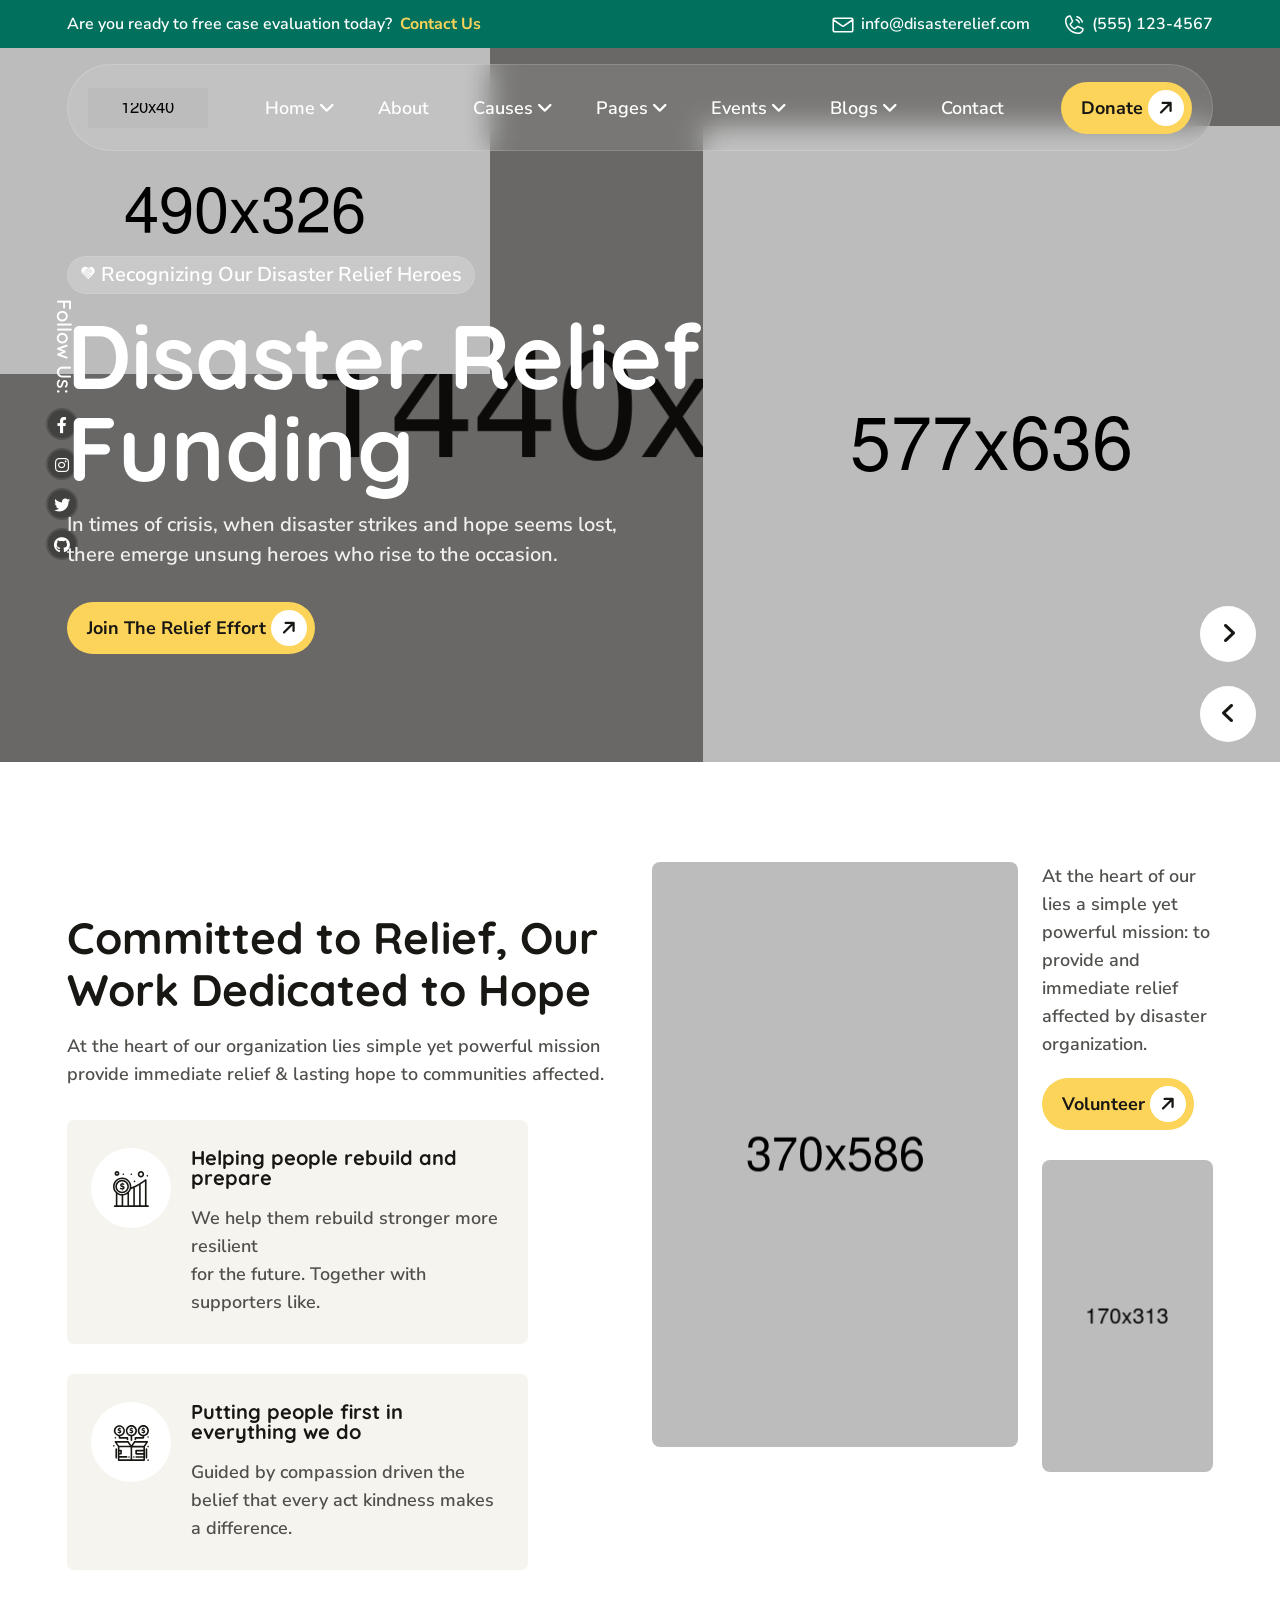
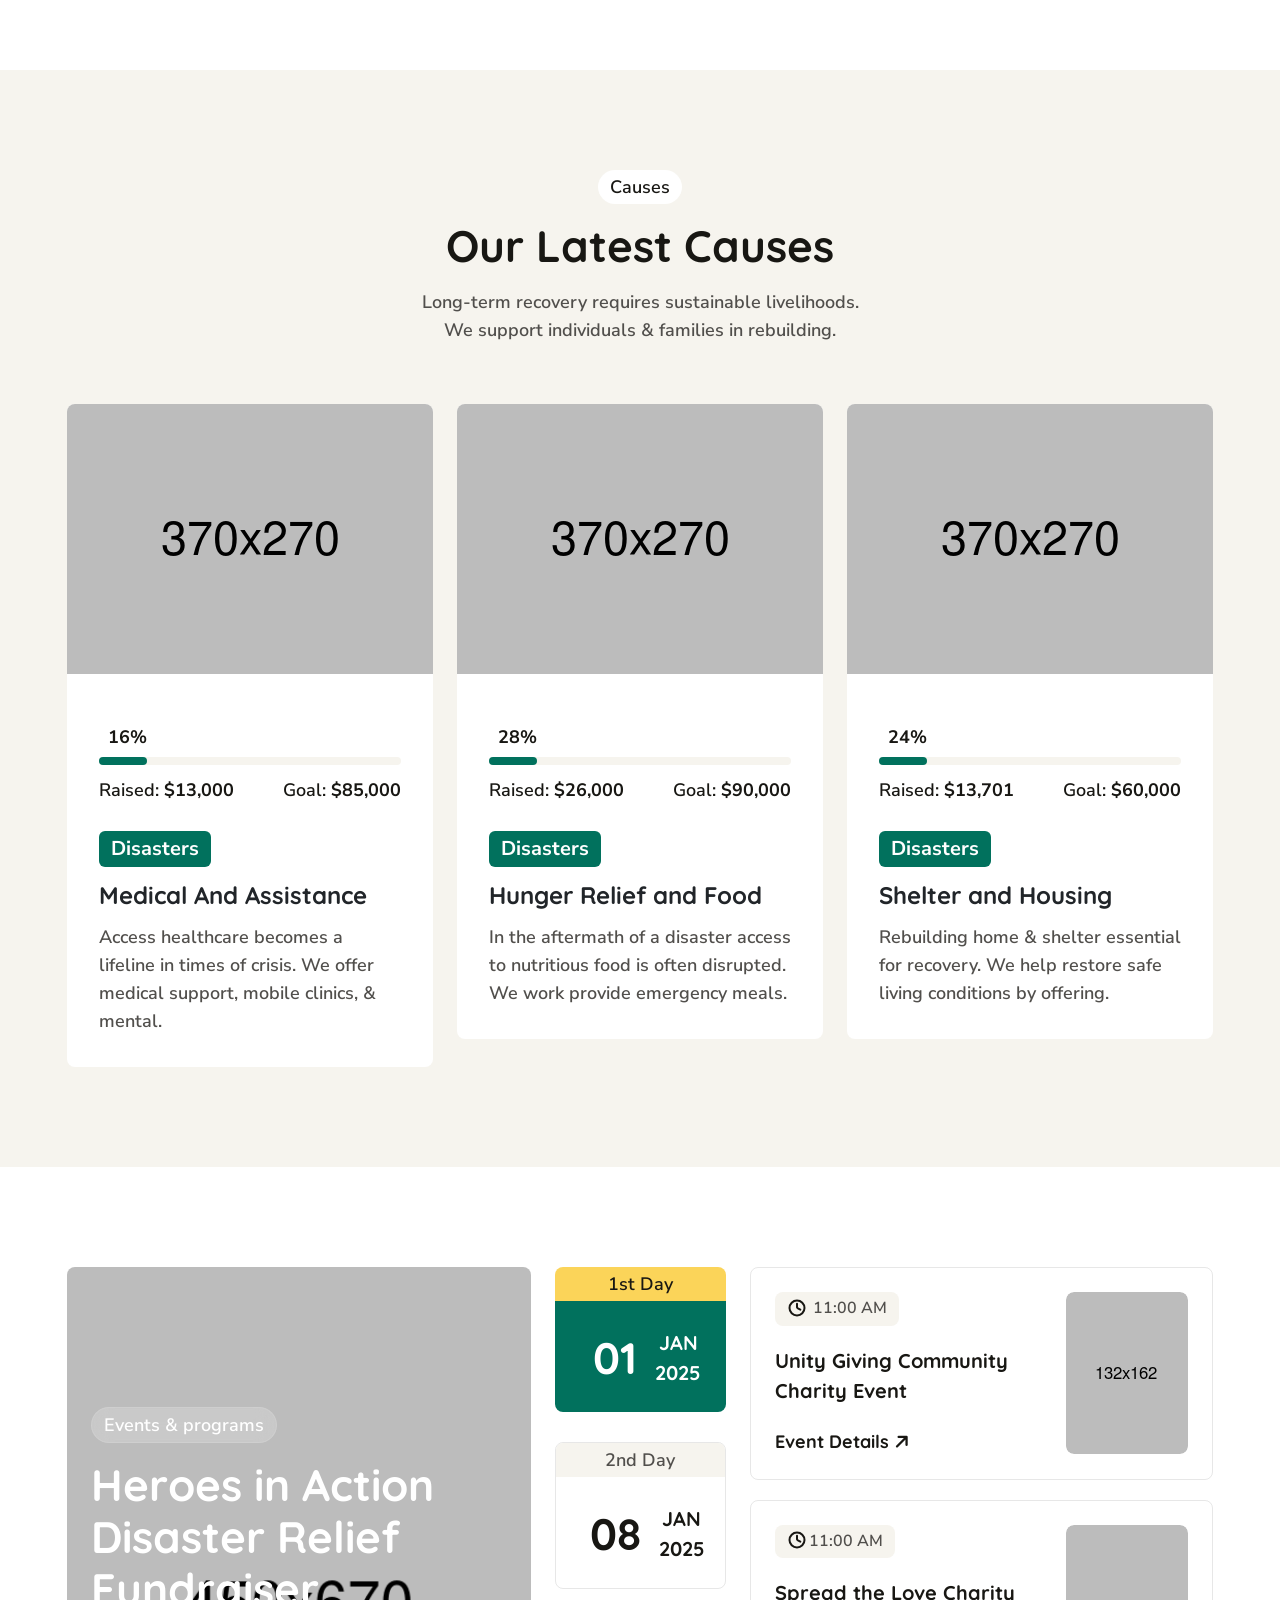
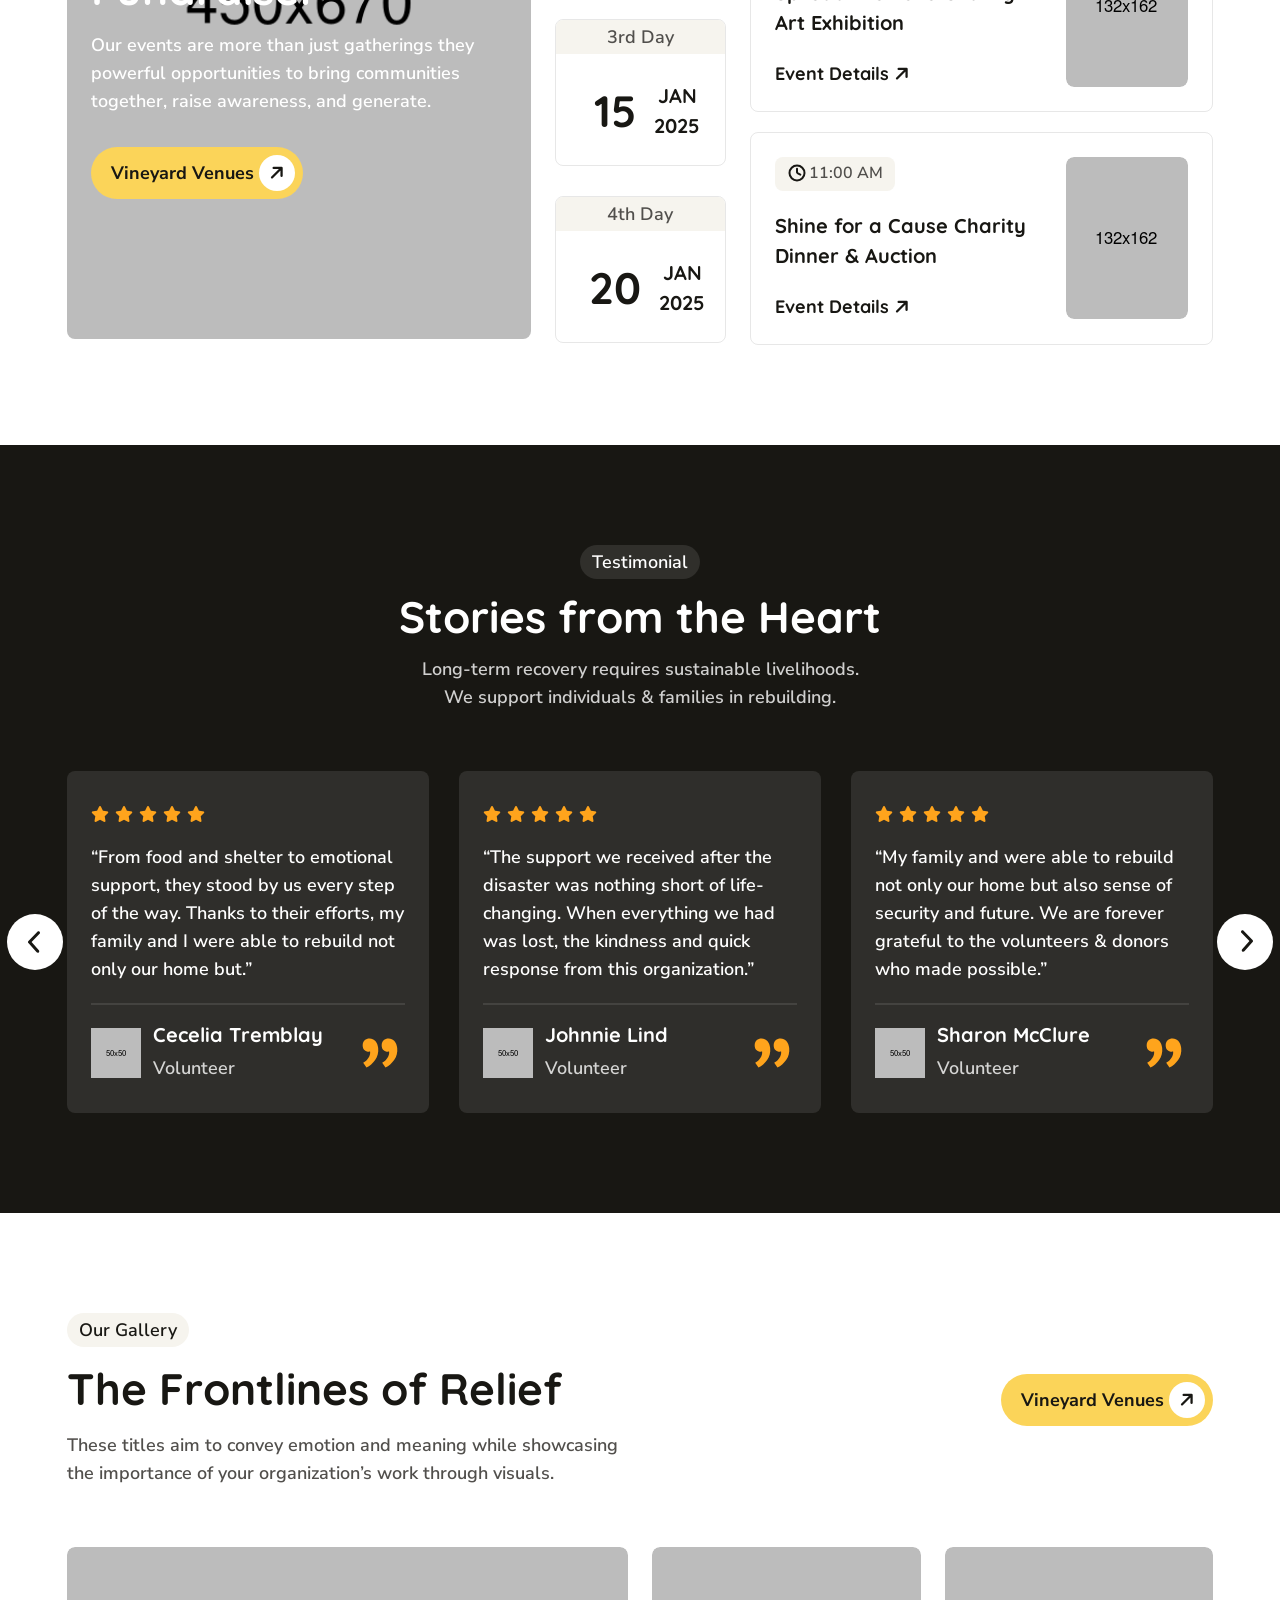
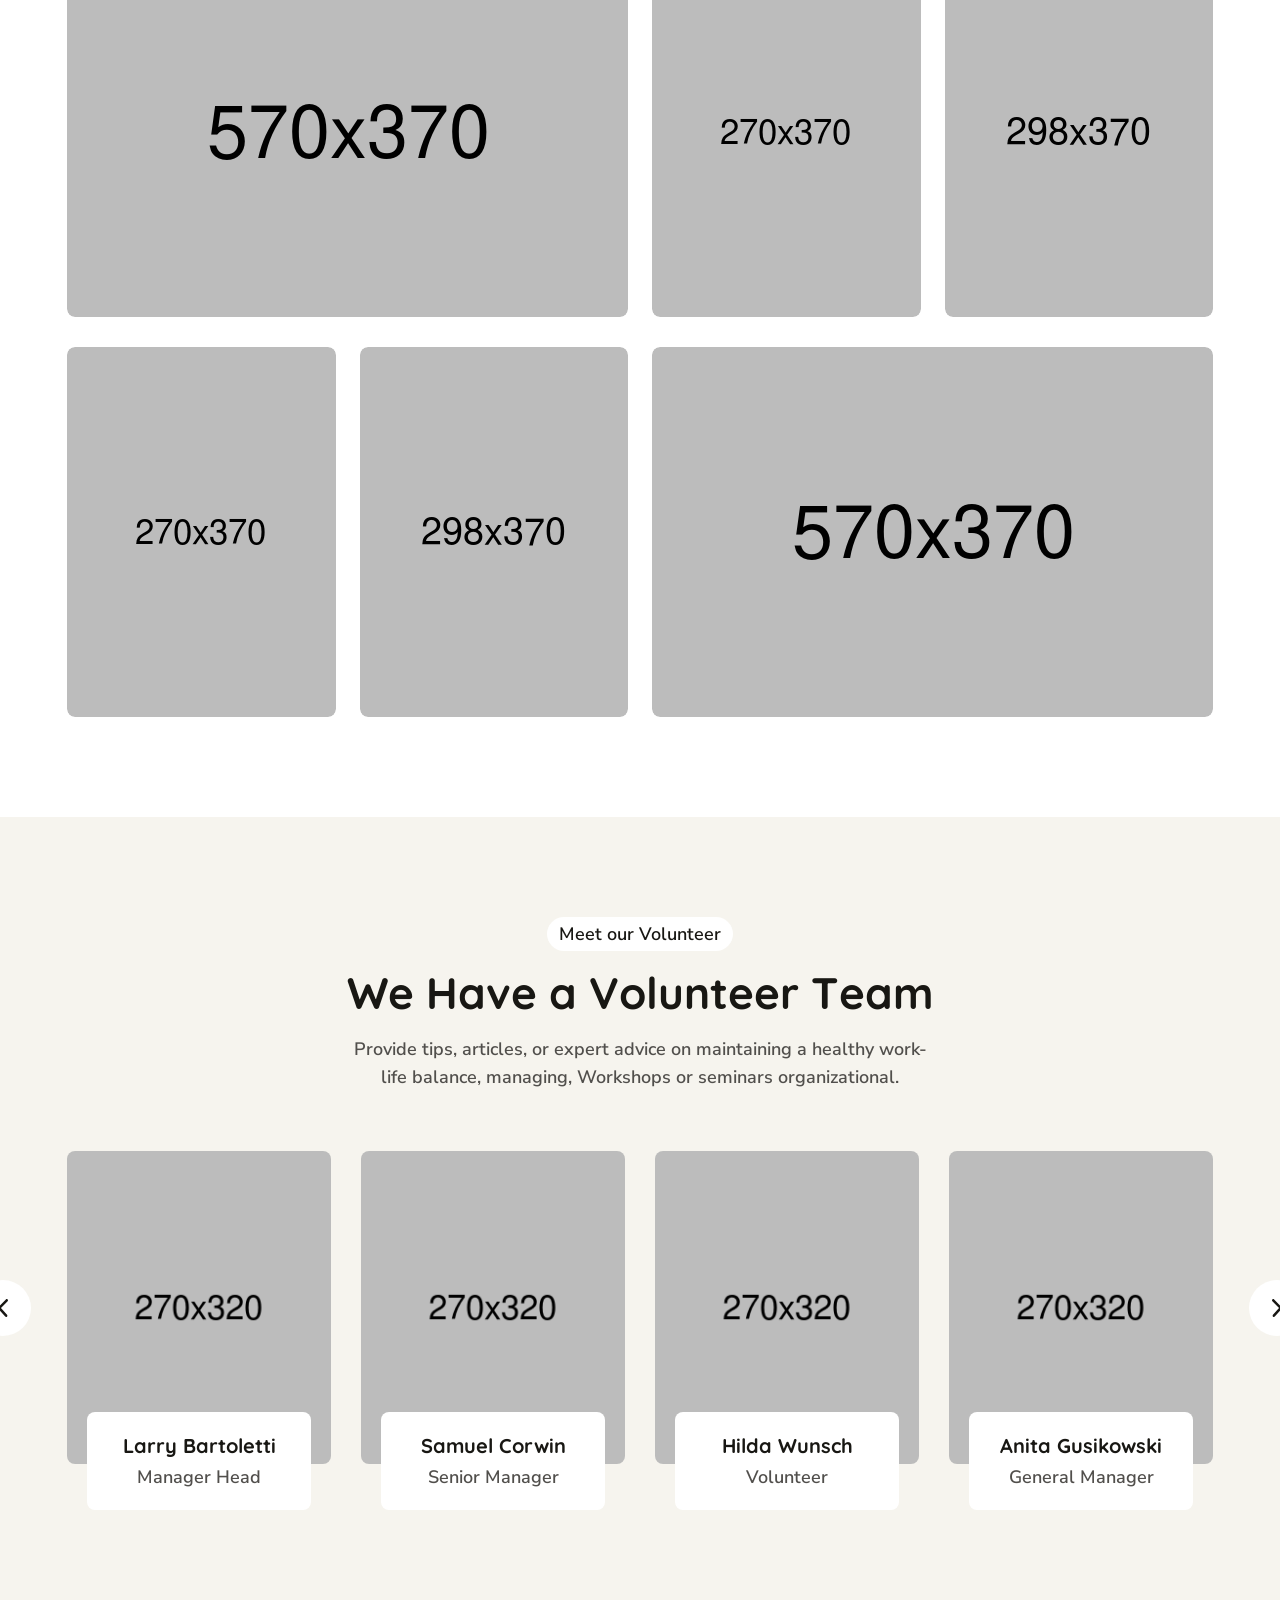
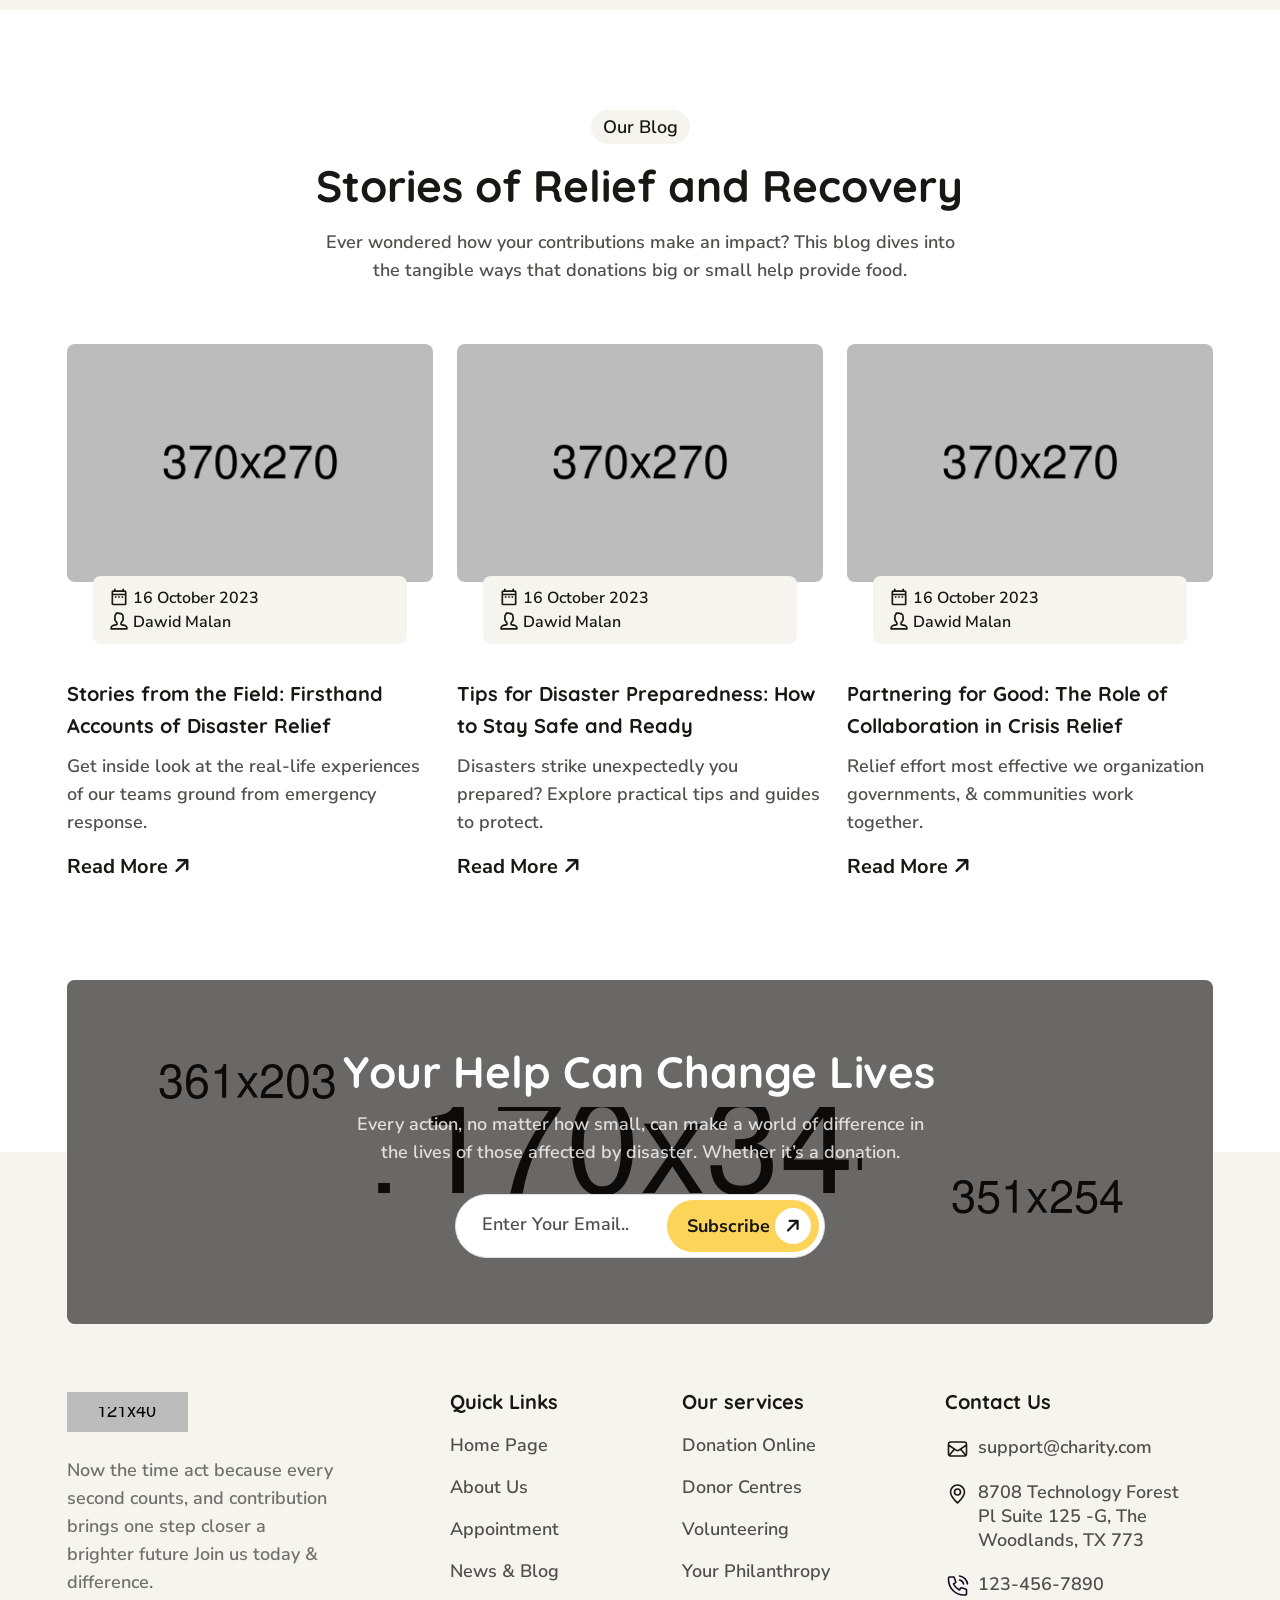
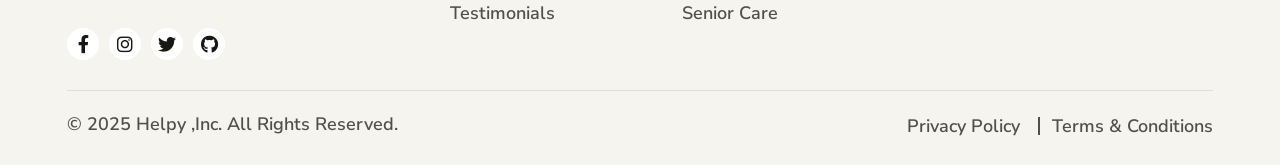
==== index-disaster.html @ ddde0ed1 "initial commit initial commit" ====
<!DOCTYPE html>
<html lang="en">
<head>
     <meta charset="UTF-8">
     <meta name="viewport" content="width=device-width, initial-scale=1.0">
     <title>Helpy-Charity and Fundraising Template</title>

     <!--=====FAB ICON=======-->
    <link rel="shortcut icon" href="assets/img/logo/fav-logo1.png" type="image/x-icon">

    <!--===== CSS LINK =======-->
    <link rel="stylesheet" href="assets/css/plugins/bootstrap.min.css">
    <link rel="stylesheet" href="assets/css/plugins/aos.css">
    <link rel="stylesheet" href="assets/css/plugins/fontawesome.css">
    <link rel="stylesheet" href="assets/css/plugins/magnific-popup.css">
    <link rel="stylesheet" href="assets/css/plugins/mobile.css">
    <link rel="stylesheet" href="assets/css/plugins/owlcarousel.min.css">
    <link rel="stylesheet" href="assets/css/plugins/swiper-bundle.min.css">
    <link rel="stylesheet" href="assets/css/plugins/sidebar.css">
    <link rel="stylesheet" href="assets/css/plugins/slick-slider.css">
    <link rel="stylesheet" href="assets/css/plugins/nice-select.css">
    <link rel="stylesheet" href="assets/css/plugins/lightbox.css">
    <link rel="stylesheet" href="assets/css/main.css">
    
</head>     

<body class="homepage1-body">

<!--===== PRELOADER STARTS =======-->
  <div class="preloader">
    <div class="loading-container">
      <div class="loading"></div>
      <div id="loading-icon"><img src="assets/img/preloader/vl-preloader-1.1.png" alt=""></div>
    </div>
  </div>


 <!-- ===================== HEADER TOP AREA START =====================-->
  <div class="vl-header-top d-none d-lg-block">
    <div class="container">
      <div class="row align-items-center">
        <div class="col-lg-6">
          <div class="vl-header-top-content">
            <p>Are you ready to free case evaluation today? </p>
            <a href="#" class="top-contact">Contact Us</a>
          </div>
        </div>
        <div class="col-lg-6">
          <div class="vl-header-top-icon">
            <div class="vl-header-top-icbox">
              <div class="top-icon">
                <span><img src="assets/img/icons/vl-top-ic-1.1.svg" alt=""></span>
              </div>
              <div class="top-content">
                <a href="mailto:info@disasterelief.com">info@disasterelief.com</a>
              </div>
            </div>
  
            <div class="vl-header-top-icbox">
              <div class="top-icon">
                <span><img src="assets/img/icons/vl-top-ic-1.2.svg" alt=""></span>
              </div>
              <div class="top-content">
                <a href="tel:5551234567">(555) 123-4567</a>
              </div>
            </div>
          </div>
          
        </div>
      </div>
    </div>
  </div>
 <!-- ===================== HEADER TOP AREA END =====================-->

   <!--=====HEADER START=======-->
   <header>
    <div class="header-area homepage1 header header-sticky d-none d-xl-block mt-16" id="header">
      <div class="container">
        <div class="row">
          <div class="col-lg-12">
            <div class="header-elements header-elements-1">
              <div class="site-logo">
                <a href="index-disaster.html"><img src="assets/img/logo/vl-logo-1.1.png" alt=""></a>
              </div>
              <div class="main-menu">
                <ul>
                  <li><a href="#">Home <i class="fa-solid fa-angle-down"></i></a>
                    <div class="tp-submenu">
                      <div class="row">
                        <div class="col-lg-12">
                          <div class="d-flex">
                            <!-- home thumb -->
                            <div class="homemenu-thumb">
                              <div class="img1">
                                <img src="assets/img/demo/vl-demo1.1.png" alt="">
                              </div>
                               <div class="homemenu-btn">
                                  <a class="header-btn1 mb-20" href="index-disaster.html">Multi Page <span><i class="fa-solid fa-arrow-right"></i></span></a>
                                  <a class="header-btn1" href="index-single-disaster.html">One Page <span><i class="fa-solid fa-arrow-right"></i></span></a>
                                </div>
                                <h4 class="title">Disaster Relief</h4>
                            </div>

                            <!-- home thumb -->
                            <div class="homemenu-thumb">
                              <div class="img1">
                                <img src="assets/img/demo/vl-demo-1.2.png" alt="">
                              </div>
                              <div class="homemenu-btn">
                                <a class="header-btn1 mb-20" href="index-animal.html">Multi Page <span><i class="fa-solid fa-arrow-right"></i></span></a>
                                <a class="header-btn1" href="index-single-animal.html">One Page <span><i class="fa-solid fa-arrow-right"></i></span></a>
                              </div>
                              <h4 class="title">Animal and Welfare</h4>
                            </div>

                            <!-- home thumb -->
                            <div class="homemenu-thumb">
                              <div class="img1">
                                <img src="assets/img/demo/vl-demo-1.3.png" alt="">
                              </div>
                              <div class="homemenu-btn">
                                <a class="header-btn1 mb-20" href="index-water.html">Multi Page <span><i class="fa-solid fa-arrow-right"></i></span></a>
                                <a class="header-btn1" href="index-single-water.html">One Page <span><i class="fa-solid fa-arrow-right"></i></span></a>
                              </div>
                              <h4 class="title">Water Aid</h4>
                            </div>


                            <!-- home thumb -->
                            <div class="homemenu-thumb">
                              <div class="img1">
                                <img src="assets/img/demo/vl-demo-1.4.png" alt="">
                              </div>
                              <div class="homemenu-btn">
                                <a class="header-btn1 mb-20" href="index-seniorcitizen.html">Multi Page <span><i class="fa-solid fa-arrow-right"></i></span></a>
                                <a class="header-btn1" href="index-single-seniorcitizen.html">One Page <span><i class="fa-solid fa-arrow-right"></i></span></a>
                              </div>
                              <h4 class="title">Senior Citizen</h4>
                            </div>

                            <!-- home thumb -->
                            <div class="homemenu-thumb">
                              <div class="img1">
                                <img src="assets/img/demo/vl-demo-1.5.png" alt="">
                              </div>
                              <div class="homemenu-btn">
                                <a class="header-btn1 mb-20" href="index-human.html">Multi Page <span><i class="fa-solid fa-arrow-right"></i></span></a>
                                <a class="header-btn1" href="index-single-human.html">One Page <span><i class="fa-solid fa-arrow-right"></i></span></a>
                              </div>
                              <h4 class="title"> Human Rights Advocacy</h4>
                            </div>
                          </div>
                        </div>
                        <div class="col-lg-12">
                          <div class="d-flex">
                            <!-- home thumb -->
                            <div class="homemenu-thumb">
                              <div class="img1">
                                <img src="assets/img/demo/vl-demo-1.6.png" alt="">
                              </div>
                               <div class="homemenu-btn">
                                  <a class="header-btn1 mb-20" href="index-charity.html">Multi Page <span><i class="fa-solid fa-arrow-right"></i></span></a>
                                  <a class="header-btn1" href="index-single-charity.html">One Page <span><i class="fa-solid fa-arrow-right"></i></span></a>
                                </div>
                                <h4 class="title">Charity</h4>
                            </div>

                            <!-- home thumb -->
                            <div class="homemenu-thumb">
                              <div class="img1">
                                <img src="assets/img/demo/vl-demo-1.7.png" alt="">
                              </div>
                              <div class="homemenu-btn">
                                <a class="header-btn1 mb-20" href="index-childrenhealthcare.html">Multi Page <span><i class="fa-solid fa-arrow-right"></i></span></a>
                                <a class="header-btn1" href="index-single-childrenhealthcare.html">One Page <span><i class="fa-solid fa-arrow-right"></i></span></a>
                              </div>
                              <h4 class="title">Children Healthcare</h4>
                            </div>

                            <!-- home thumb -->
                            <div class="homemenu-thumb">
                              <div class="img1">
                                <img src="assets/img/demo/vl-demo-1.8.png" alt="">
                              </div>
                              <div class="homemenu-btn">
                                <a class="header-btn1 mb-20" href="index-ngo.html">Multi Page <span><i class="fa-solid fa-arrow-right"></i></span></a>
                                <a class="header-btn1" href="index-single-ngo.html">One Page <span><i class="fa-solid fa-arrow-right"></i></span></a>
                              </div>
                              <h4 class="title">NGO</h4>
                            </div>


                            <!-- home thumb -->
                            <div class="homemenu-thumb">
                              <div class="img1">
                                <img src="assets/img/demo/vl-demo-1.9.png" alt="">
                              </div>
                              <div class="homemenu-btn">
                                <a class="header-btn1 mb-20" href="index-disability.html">Multi Page <span><i class="fa-solid fa-arrow-right"></i></span></a>
                                <a class="header-btn1" href="index-single-disability.html">One Page <span><i class="fa-solid fa-arrow-right"></i></span></a>
                              </div>
                              <h4 class="title">Disability Services</h4>
                            </div>

                            <!-- home thumb -->
                            <div class="homemenu-thumb">
                              <div class="img1">
                                <img src="assets/img/demo/vl-demo-1.10.png" alt="">
                              </div>
                              <div class="homemenu-btn">
                                <a class="header-btn1 mb-20" href="index-treeplanting.html">Multi Page <span><i class="fa-solid fa-arrow-right"></i></span></a>
                                <a class="header-btn1" href="index-single-treeplanting.html">One Page <span><i class="fa-solid fa-arrow-right"></i></span></a>
                              </div>
                              <h4 class="title">Tree Planting Ecology</h4>
                            </div>
                          </div>
                        </div>
                      </div>
                   </div>
                  </li>
                  <li><a href="about.html">About</a></li>
                  
                  <li><a href="#">Causes <i class="fa-solid fa-angle-down"></i></a>
                    <ul class="dropdown-padding">
                      <li><a href="cause.html">Causes</a></li>
                      <li><a href="cause-left.html">Causes Left</a></li>
                      <li><a href="cause-right.html">Causes Right</a></li>
                      <li><a href="cause-single.html">Causes Single</a></li>
                    </ul>
                  </li>
                  <li><a href="#">Pages <i class="fa-solid fa-angle-down"></i></a>
                    <ul class="dropdown-padding">
                      <li><a href="service.html">Our Services</a></li>
                      <li><a href="team.html">Our Volunteers</a></li>
                      <li><a href="faq.html">FAQ</a></li>
                      <li><a href="gallery.html">Gallery</a></li>
                      <li><a href="404.html">404</a></li>
                    </ul>
                  </li>
                  <li><a href="#">Events <i class="fa-solid fa-angle-down"></i></a>
                    <ul class="dropdown-padding">
                      <li><a href="event.html">Events</a></li>
                      <li><a href="event-left.html">Events Left</a></li>
                      <li><a href="event-right.html">Events Right</a></li>
                      <li><a href="event-single.html">Events Single</a></li>
                    </ul>
                  </li>
                  <li><a href="#">Blogs <i class="fa-solid fa-angle-down"></i></a>
                    <ul class="dropdown-padding">
                      <li><a href="blog.html">Blog</a></li>
                      <li><a href="blog-left.html">Blog Left</a></li>
                      <li><a href="blog-right.html">Blog Right</a></li>
                      <li><a href="blog-single.html">Blog Single</a></li>
                    </ul>
                  </li>
                  <li><a href="contact.html">Contact</a></li>
                  
                </ul>
              </div>
              <div class="btn-area">
                <a href="contact.html" class="header-btn1">Donate <span><i class="fa-solid fa-arrow-right"></i></span></a>
              </div>
            </div>
          </div>
        </div>
      </div>
    </div>
   </header>
  <!--=====HEADER END =======-->

  <!--===== MOBILE HEADER STARTS =======-->
 <div class="mobile-header mobile-haeder1 d-block d-xl-none">
  <div class="container">
    <div class="col-12">
      <div class="mobile-header-elements">
        <div class="mobile-logo">
          <a href="index-disaster.html"><img src="assets/img/logo/vl-logo-1.1.png" alt=""></a>
        </div>
        <div class="mobile-nav-icon dots-menu">
          <i class="fa-solid fa-bars"></i>
        </div>
      </div>
    </div>
  </div>
</div>

<div class="mobile-sidebar mobile-sidebar1">
  <div class="logosicon-area">
    <div class="logos">
      <img src="assets/img/logo/vl-footer-logo-1.1.png" alt="">
    </div>
    <div class="menu-close">
      <i class="fa-solid fa-xmark"></i>
    </div>
   </div>
  <div class="mobile-nav mobile-nav1">
    <ul class="mobile-nav-list nav-list1">
      <li><a href="#" >Home </a>
        <ul class="sub-menu">
              <li><a href="index-disaster.html">01.Disaster Relief</a></li>
              <li><a href="index-animal.html">02.Animal Rescue</a></li>
              <li><a href="index-water.html">03.Water Aid</a></li>
              <li><a href="index-seniorcitizen.html">04.Senior Citizen</a></li>
              <li><a href="index-human.html">05.Human Rights</a></li>
              <li><a href="index-charity.html">06.Charity</a></li>
              <li><a href="index-childrenhealthcare.html">07.Children Healthcare</a></li>
              <li><a href="index-ngo.html">08.NGO</a></li>
              <li><a href="index-disability.html">09.Disability Services</a></li>
              <li><a href="index-treeplanting.html">10.Tree Planting</a></li>
        </ul>
      </li>
      <li><a href="about.html">About</a></li>
      <li><a href="#">Events</a>
        <ul class="sub-menu">
          <li><a href="event.html">Events</a></li>
          <li><a href="event-left.html">Events Left</a></li>
          <li><a href="event-right.html">Events Right</a></li>
          <li><a href="event-single.html">Events Single</a></li>
        </ul>
      </li>
      <li><a href="#">Blogs</a>
        <ul class="sub-menu">
          <li><a href="blog.html">Blog</a></li>
          <li><a href="blog-left.html">Blog Left</a></li>
          <li><a href="blog-right.html">Blog Right</a></li>
          <li><a href="blog-single.html">Blog Single</a></li>
        </ul>
      </li>
      <li><a href="#">Pages</a>
        <ul class="sub-menu">
          <li><a href="service.html">Our Services</a></li>
          <li><a href="team.html">Our Volunteers</a></li>
          <li><a href="faq.html">FAQ</a></li>
          <li><a href="gallery.html">Gallery</a></li>
          <li><a href="contact.html">Contact</a></li>
          <li><a href="404.html">404</a></li>
        </ul>
      </li>
      <li><a href="#">Causes</a>
        <ul class="sub-menu">
          <li><a href="cause.html">Causes</a></li>
          <li><a href="cause-left.html">Cause Left</a></li>
          <li><a href="cause-right.html">Cause Right</a></li>
          <li><a href="cause-single.html">Cause Single</a></li>
        </ul>
      </li>
    </ul>

    <div class="allmobilesection">
      <!-- btn -->
      <a href="contact.html"  class="header-mobile-btn1">Get Started <span><i class="fa-solid fa-arrow-right"></i></span></a>
      
      <div class="vl-mobile-contact1">
        <h3 class="title">Contact Info</h3>
        <div class="footer1-contact-info">
          <div class="contact-info-single">
            <div class="contact-info-icon">
              <i class="fa-solid fa-phone-volume"></i>
            </div>
            <div class="contact-info-text">
              <a href="tel:+3(924)4596512">+3(924)4596512</a>
            </div>
          </div>

          <!-- single footer -->
          <div class="contact-info-single">
            <div class="contact-info-icon">
              <i class="fa-solid fa-envelope"></i>
            </div>
            <div class="contact-info-text">
              <a href="mailto:info@example.com">info@example.com</a>
            </div>
          </div>

          <!-- single footer -->
          <div class="contact-info-single">
            <div class="contact-info-icon">
              <i class="fa-solid fa-location-dot"></i>
            </div>
            <div class="contact-info-text">
              <a href="mailto:info@example.com" >55 East Birchwood Ave.Brooklyn, <br> New York 11201,United States</a>
            </div>
          </div>


          <div class="vl-mobile-contact1">
            <h3 class="title">Social Links</h3>
            <div class="social-links-mobile-menu">
              <ul>
                <li><a href="#"><i class="fa-brands fa-facebook-f"></i></a></li>
                <li><a href="#"><i class="fa-brands fa-instagram"></i></a></li>
                <li><a href="#"><i class="fa-brands fa-linkedin-in"></i></a></li>
                <li><a href="#"><i class="fa-brands fa-youtube"></i></a></li>
              </ul>
            </div>
          </div>
        </div>
      </div>
     </div>
  </div>
</div>
<!--===== MOBILE HEADER STARTS =======-->




<!--===== HERO AREA STARTS =======-->
<div class="vl-banner p-relative fix">
  <div class="slider-active-1">
    <!-- single slider -->
    <div class="vl-hero-slider vl-hero-bg" style="background-image: url(./assets/img/banner/vl-banner-1.1.png);">
      <div class="vl-hero-shape shape-1">
        <img src="assets/img/shape/vl-hero-shape-1.1.png" alt="">
      </div>
      <div class="vl-hero-shape shape-2">
        <img src="assets/img/shape/vl-hero-shape-1.2.png" alt="">
      </div>
    
      <div class="vl-hero-social d-none d-lg-block">
        <h4 class="title">Follow Us:</h4>
        <div class="vl-hero-social-icon">
          <ul>
            <li><a href="#"><i class="fa-brands fa-facebook-f"></i></a></li>
            <li><a href="#"><i class="fa-brands fa-instagram"></i></a></li>
            <li><a href="#"><i class="fa-brands fa-twitter"></i></a></li>
            <li><a href="#"><i class="fa-brands fa-github"></i></a></li>
          </ul>
        </div>
      </div>
    
      <div class="container">
        <div class="row">
          <div class="col-xl-7">
            <div class="vl-hero-section-title">
                <h5 class="vl-subtitle"> <span><img src="assets/img/icons/vl-sub-title-icon.svg" alt=""></span> Recognizing Our Disaster Relief Heroes</h5>
                <h1 class="vl-title text-anime-style-3">Disaster Relief Funding</h1>
                <p>In times of crisis, when disaster strikes and hope seems lost, <br class="d-none d-xl-block"> there emerge unsung heroes who rise to the occasion.</p>
                <div class="vl-hero-btn">
                  <a href="contact.html" class="header-btn1">Join The Relief Effort <span><i class="fa-solid fa-arrow-right"></i></span></a>
                </div>
            </div>
          </div>
          <div class="col-lg-5"></div>
        </div>
      </div>
    </div>
  
    <!-- single slider -->
    <div class="vl-hero-slider vl-hero-bg" style="background-image: url(./assets/img/banner/vl-banner-1.1.png);">
      <div class="vl-hero-shape shape-1">
        <img src="assets/img/shape/vl-hero-shape-1.1.png" alt="">
      </div>
      <div class="vl-hero-shape shape-2">
        <img src="assets/img/shape/vl-hero-shape-1.2.png" alt="">
      </div>
    
      <div class="vl-hero-social d-none d-lg-block">
        <h4 class="title">Follow Us:</h4>
        <div class="vl-hero-social-icon">
          <ul>
            <li><a href="#"><i class="fa-brands fa-facebook-f"></i></a></li>
            <li><a href="#"><i class="fa-brands fa-instagram"></i></a></li>
            <li><a href="#"><i class="fa-brands fa-twitter"></i></a></li>
            <li><a href="#"><i class="fa-brands fa-github"></i></a></li>
          </ul>
        </div>
      </div>
    
      <div class="container">
        <div class="row">
          <div class="col-xl-7">
            <div class="vl-hero-section-title">
                <h5 class="vl-subtitle"> <span><img src="assets/img/icons/vl-sub-title-icon.svg" alt=""></span> Recognizing Our Disaster Relief Heroes</h5>
                <h1 class="vl-title text-anime-style-3">Disaster Relief Funding</h1>
                <p>In times of crisis, when disaster strikes and hope seems lost, <br class="d-none d-xl-block"> there emerge unsung heroes who rise to the occasion.</p>
                <div class="vl-hero-btn">
                  <a href="contact.html" class="header-btn1">Join The Relief Effort <span><i class="fa-solid fa-arrow-right"></i></span></a>
                </div>
            </div>
          </div>
          <div class="col-lg-5"></div>
        </div>
      </div>
    </div>
  </div>
  <div class="vl-arrow">
    <span class="prev-arow"><i class="fa-solid fa-angle-right"></i></span>
    <span class="next-arow"><i class="fa-solid fa-angle-left"></i></span>
  </div>
</div>
<!--===== HERO AREA ENDS =======-->

<!--===== ABOUT AREA STARTS =======-->
<section class="vl-about-section sp2">
  <div class="container">
    <div class="row">
      <div class="col-xl-6">
        <div class="vl-about-content">
          <div class="vl-section-title-1">
            <h5 class="subtitle" data-aos="fade-right" data-aos-duration="800" data-aos-delay="300">About Us</h5>
            <h2 class="title text-anime-style-3">Committed to Relief, Our Work Dedicated to Hope</h2>
            <p class="pb-32" data-aos="fade-right" data-aos-duration="800" data-aos-delay="300">At the heart of our organization lies simple yet powerful mission <br class="d-none d-xl-block"> provide immediate relief & lasting hope to communities affected.</p>
          </div>
          <div class="row">
            <div class="col-xl-12 col-lg-6 col-md-6">
              <!-- single icon box -->
              <div class="vl-about-icon-box mb-30">
                <div class="vl-about-icon">
                  <span><img src="assets/img/icons/vl-about-1.1.svg" alt=""></span>
                </div>
                <div class="vl-icon-content">
                  <h3 class="title"><a href="service.html">Helping people rebuild and prepare</a></h3>
                  <p>We help them rebuild stronger more resilient <br class="d-none d-xl-block"> for the future. Together with supporters like.</p>
                </div>
              </div>
            </div>
            <div class="col-xl-12 col-lg-6 col-md-6">
              <!-- single icon box -->
              <div class="vl-about-icon-box mb-30">
                <div class="vl-about-icon">
                  <span><img src="assets/img/icons/vl-about-1.2.svg" alt=""></span>
                </div>
                <div class="vl-icon-content">
                  <h3 class="title"><a href="service.html">Putting people first in everything we do</a></h3>
                  <p>Guided by compassion driven the belief that every act  kindness makes a difference.</p>
                </div>
              </div>
            </div>
          </div>
        </div>
      </div>
      <div class="col-xl-4 col-md-6 mb-30">
        <div class="vl-about-large-thumb reveal">
          <img class="w-100" src="assets/img/about/vl-about-1.1.png" alt="">
        </div>
      </div>
      <div class="col-xl-2 col-md-6 mb-30">
        <div class="vl-about-sm-content" data-aos="zoom-in-up" data-aos-duration="1000" data-aos-delay="300">
          <p>At the heart of our lies a simple yet powerful mission: to provide and immediate relief affected by disaster organization.</p>
          <div class="btn-area">
            <a href="team.html" class="header-btn1">Volunteer <span><i class="fa-solid fa-arrow-right"></i></span></a>
          </div>
          <div class="vl-about-sm-thumb d-none d-md-block">
            <img class="w-100" src="assets/img/about/vl-about-1.2.png" alt="">
          </div>
        </div>
      </div>
    </div>
  </div>
</section>
<!--===== ABOUT AREA ENDS =======-->

<!--===== Causes AREA STARTS =======-->
<section class="vl-causes-area sp2">
  <div class="container">
    <div class="vl-causes-section-title text-center">
      <div class="vl-section-title-1 mb-60">
        <h5 class="subtitle" data-aos="fade-up" data-aos-duration="800" data-aos-delay="300">Causes</h5>
        <h2 class="title text-anime-style-3">Our Latest Causes</h2>
        <p  data-aos="fade-right" data-aos-duration="800" data-aos-delay="300">Long-term recovery requires sustainable livelihoods. <br class="d-none d-xl-block"> We support individuals & families in rebuilding.</p> 
      </div>
    </div>
    <div class="row">
      <!-- single cause box -->
      <div class="col-xl-4 col-md-6">
        <div class="vl-single-cause-box mb-30" data-aos="fade-right" data-aos-duration="1200" data-aos-delay="300">
          <div class="vl-cause-thumb">
            <img class="w-100" src="assets/img/cause/vl-cause-1.1.png" alt="">
            <div class="btn-area casue-btn text-center">
              <a href="cause-single.html" class="header-btn1">Donation <span><i class="fa-solid fa-arrow-right"></i></span></a>
            </div>
          </div>
          <div class="vl-cause-content">
            <div class="vl-progress">
              <div class="skill-progress">
                <div class="skill-box">
                    <div class="skill-bar skill-bar2">
                        <span class="skill-per html">
                            <span class="tooltipp">16%</span>
                        </span>
                      </div>
                    <div class="skill-vlue">
                      <div class="num1"><span>Raised: </span>$13,000</div>
                      <div class="num1"><span>Goal: </span>$85,000</div>
                    </div>
                </div>
              </div>
            </div>
            <a href="#" class="badge mt-32">Disasters</a>
            <h3 class="title"><a href="cause-single.html">Medical And Assistance</a></h3>
            <p>Access healthcare becomes a lifeline <br> in times of crisis. We offer medical support, mobile clinics, & mental.</p>
          </div>
        </div>
      </div>
      <!-- single cause box -->
      <div class="col-xl-4 col-md-6">
        <div class="vl-single-cause-box mb-30" data-aos="fade-up" data-aos-duration="1000" data-aos-delay="300">
          <div class="vl-cause-thumb">
            <img class="w-100" src="assets/img/cause/vl-cause-1.2.png" alt="">
            <div class="btn-area casue-btn text-center">
              <a href="cause-single.html" class="header-btn1">Donation <span><i class="fa-solid fa-arrow-right"></i></span></a>
            </div>
          </div>
          <div class="vl-cause-content">
            <div class="vl-progress">
              <div class="skill-progress">
                <div class="skill-box">
                    <div class="skill-bar skill-bar2">
                        <span class="skill-per html">
                            <span class="tooltipp">28%</span>
                        </span>
                      </div>
                    <div class="skill-vlue">
                      <div class="num1"><span>Raised: </span>$26,000</div>
                      <div class="num1"><span>Goal: </span>$90,000</div>
                    </div>
                </div>
              </div>
            </div>
            <a href="#" class="badge mt-32">Disasters</a>
            <h3 class="title"><a href="cause-single.html">Hunger Relief and Food</a></h3>
            <p>In the aftermath of a disaster access <br> to nutritious food is often disrupted. <br> We work provide emergency meals.</p>
          </div>
        </div>
      </div>
      <!-- single cause box -->
      <div class="col-xl-4 col-md-6">
        <div class="vl-single-cause-box mb-30" data-aos="fade-left" data-aos-duration="700" data-aos-delay="300">
          <div class="vl-cause-thumb">
            <img class="w-100" src="assets/img/cause/vl-cause-1.3.png" alt="">
            <div class="btn-area casue-btn text-center">
              <a href="cause-single.html" class="header-btn1">Donation <span><i class="fa-solid fa-arrow-right"></i></span></a>
            </div>
          </div>
          <div class="vl-cause-content">
            <div class="vl-progress">
              <div class="skill-progress">
                <div class="skill-box">
                    <div class="skill-bar skill-bar2">
                        <span class="skill-per html">
                            <span class="tooltipp">24%</span>
                        </span>
                      </div>
                    <div class="skill-vlue">
                      <div class="num1"><span>Raised: </span>$13,701</div>
                      <div class="num1"><span>Goal: </span>$60,000</div>
                    </div>
                </div>
              </div>
            </div>
            <a href="#" class="badge mt-32">Disasters</a>
            <h3 class="title"><a href="cause-single.html">Shelter and Housing</a></h3>
            <p>Rebuilding home & shelter essential <br> for recovery. We help restore safe <br> living conditions by offering.</p>
          </div>
        </div>
      </div>
    </div>
  </div>
</section>
<!--===== Causes AREA ENDS =======-->

<!--===== Event AREA STARTS =======-->
<section class="vl-blog sp2">
  <div class="container">
    <div class="row">
      <div class="col-xl-5">
        <div class="vl-blog-lar-thumb-bg mb-30" style="background-image: url(./assets/img/blog/vl-blog-larg-thmb.png);">
          <div class="vl-section-title-1">
            <h5 class="subtitle" data-aos="fade-right" data-aos-duration="800" data-aos-delay="300">Events & programs</h5>
            <h2 class="title text-anime-style-3">Heroes in Action Disaster Relief Fundraiser</h2>
            <p class="pb-32" data-aos="fade-right" data-aos-duration="800" data-aos-delay="300">Our events are more than just gatherings they <br> powerful opportunities to bring communities <br> together, raise awareness, and generate.</p>
            <div class="btn-area" data-aos="fade-right" data-aos-duration="800" data-aos-delay="300">
              <a href="event-single.html" class="header-btn1">Vineyard Venues <span><i class="fa-solid fa-arrow-right"></i></span></a>
            </div>
          </div>
        </div>
      </div>
      <div class="col-xl-2 col-lg-4" data-aos="zoom-in-up" data-aos-duration="1000" data-aos-delay="300">
     
        <!-- event tab section --> 
         <div class="event-tabs">
          <ul class="nav nav-pills mb-30" id="pills-tab" role="tablist">
            <li class="nav-item mb-30" role="presentation">
              <div class="nav-link active" id="pills-home-tab" data-bs-toggle="pill" data-bs-target="#pills-home" role="tab" aria-controls="pills-home" aria-selected="true">
                <div class="event-tab-content">
                  <div class="subheading">1st Day</div>
                  <div class="date-event1">
                    <ul>
                      <li><span class="date">01</span></li>
                      <li><span class="year">JAN <br class="d-block"> 2025</span></li>
                    </ul>
                  </div>
                </div>
              </div>
            </li>

            <li class="nav-item mb-30" role="presentation">
              <div class="nav-link" id="pills-profile-tab" data-bs-toggle="pill" data-bs-target="#pills-profile" role="tab" aria-controls="pills-profile" aria-selected="false">
                <div class="event-tab-content">
                  <div class="subheading">2nd Day</div>
                  <div class="date-event1">
                    <ul>
                      <li><span class="date">08</span></li>
                      <li><span class="year">JAN <br class="d-block"> 2025</span></li>
                    </ul>
                  </div>
                </div>
              </div>
            </li>

            <li class="nav-item mb-30" role="presentation">
              <div class="nav-link" id="pills-contact-tab" data-bs-toggle="pill" data-bs-target="#pills-contact" role="tab" aria-controls="pills-contact" aria-selected="false">
                <div class="event-tab-content">
                  <div class="subheading">3rd Day</div>
                  <div class="date-event1">
                    <ul>
                      <li><span class="date">15</span></li>
                      <li><span class="year">JAN <br class="d-block"> 2025</span></li>
                    </ul>
                  </div>
                </div>
              </div>
            </li>

            <li class="nav-item mb-30" role="presentation">
              <div class="nav-link" id="pills-contact-tab1" data-bs-toggle="pill" data-bs-target="#pills-contact4" role="tab" aria-controls="pills-contact" aria-selected="false">
                <div class="event-tab-content">
                  <div class="subheading">4th Day</div>
                  <div class="date-event1">
                    <ul>
                      <li><span class="date">20</span></li>
                      <li><span class="year">JAN <br class="d-block"> 2025</span></li>
                    </ul>
                  </div>
                </div>
              </div>
            </li>
          </ul>
         </div>
        </div>

      <div class="col-xl-5 col-lg-8 mb-10" data-aos="zoom-in-up" data-aos-duration="700" data-aos-delay="300">
        <div class="tab-content" id="pills-tabContent">
          <div class="tab-pane fade show active" id="pills-home" role="tabpanel" aria-labelledby="pills-home-tab" tabindex-disaster="0">
            <!-- single item -->
            <div class="vl-single-blog-box mb-20">
              <div class="row">
                <div class="col-lg-8 col-md-8">
                  <div class="vl-single-blog-box-content">
                    <div class="date">
                      <span class=""><img src="assets/img/icons/vl-clock-1.1.svg" alt=""></span>
                      <span class="time">11:00 AM</span>
                    </div>
                    <h4 class="title"><a href="event-single.html">Unity  Giving Community <br> Charity Event</a></h4>
                    <a href="event-single.html" class="details">Event Details <span><i class="fa-solid fa-arrow-right"></i></span></a>
                  </div>
                </div>
                <div class="col-lg-4 col-md-4">
                  <div class="sm-thumb">
                    <a href="event-single.html"><img class="w-100" src="assets/img/blog/vl-blog-sm-thumb-1.1.png" alt=""></a>
                  </div>
                </div>
              </div>
            </div> 

             <!-- single item -->
             <div class="vl-single-blog-box mb-20">
              <div class="row">
                <div class="col-lg-8 col-md-8">
                  <div class="vl-single-blog-box-content">
                    <span class="date"><img src="assets/img/icons/vl-clock-1.1.svg" alt="">11:00 AM</span>
                    <h4 class="title"><a href="event-single.html">Spread the Love Charity <br> Art Exhibition</a></h4>
                    <a href="event-single.html" class="details">Event Details <span><i class="fa-solid fa-arrow-right"></i></span></a>
                  </div>
                </div>
                <div class="col-lg-4 col-md-4">
                  <div class="sm-thumb">
                    <a href="event-single.html"><img class="w-100" src="assets/img/blog/vl-blog-sm-thumb-1.2.png" alt=""></a>
                  </div>
                </div>
              </div>
            </div>

             <!-- single item -->
             <div class="vl-single-blog-box mb-20">
              <div class="row">
                <div class="col-lg-8 col-md-8">
                  <div class="vl-single-blog-box-content">
                    <span class="date"><img src="assets/img/icons/vl-clock-1.1.svg" alt="">11:00 AM</span>
                    <h4 class="title"><a href="event-single.html">Shine for a Cause Charity Dinner & Auction</a></h4>
                    <a href="event-single.html" class="details">Event Details <span><i class="fa-solid fa-arrow-right"></i></span></a>
                  </div>
                </div>
                <div class="col-lg-4 col-md-4">
                  <div class="sm-thumb">
                    <a href="event-single.html"><img class="w-100" src="assets/img/blog/vl-blog-sm-thumb-1.3.png" alt=""></a>
                  </div>
                </div>
              </div>
            </div>
          </div>
          <div class="tab-pane fade" id="pills-profile" role="tabpanel" aria-labelledby="pills-profile-tab" tabindex-disaster="0">
            <!-- single item -->
            <div class="vl-single-blog-box mb-20">
              <div class="row">
                <div class="col-lg-8 col-md-8">
                  <div class="vl-single-blog-box-content">
                    <span class="date"><img src="assets/img/icons/vl-clock-1.1.svg" alt="">11:00 AM</span>
                    <h4 class="title"><a href="event-single.html">Unity  Giving Community <br> Charity Event</a></h4>
                    <a href="event-single.html" class="details">Event Details <span><i class="fa-solid fa-arrow-right"></i></span></a>
                  </div>
                </div>
                <div class="col-lg-4 col-md-4">
                  <div class="sm-thumb">
                    <a href="event-single.html"><img class="w-100" src="assets/img/blog/vl-blog-sm-thumb-1.1.png" alt=""></a>
                  </div>
                </div>
              </div>
            </div> 

             <!-- single item -->
             <div class="vl-single-blog-box mb-20">
              <div class="row">
                <div class="col-lg-8 col-md-8">
                  <div class="vl-single-blog-box-content">
                    <span class="date"><img src="assets/img/icons/vl-clock-1.1.svg" alt="">11:00 AM</span>
                    <h4 class="title"><a href="event-single.html">Spread the Love Charity <br> Art Exhibition</a></h4>
                    <a href="event-single.html" class="details">Event Details <span><i class="fa-solid fa-arrow-right"></i></span></a>
                  </div>
                </div>
                <div class="col-lg-4 col-md-4">
                  <div class="sm-thumb">
                    <a href="event-single.html"><img class="w-100" src="assets/img/blog/vl-blog-sm-thumb-1.2.png" alt=""></a>
                  </div>
                </div>
              </div>
            </div>

             <!-- single item -->
             <div class="vl-single-blog-box mb-20">
              <div class="row">
                <div class="col-lg-8 col-md-8">
                  <div class="vl-single-blog-box-content">
                    <span class="date"><img src="assets/img/icons/vl-clock-1.1.svg" alt="">11:00 AM</span>
                    <h4 class="title"><a href="event-single.html">Shine for a Cause Charity Dinner & Auction</a></h4>
                    <a href="event-single.html" class="details">Event Details <span><i class="fa-solid fa-arrow-right"></i></span></a>
                  </div>
                </div>
                <div class="col-lg-4 col-md-4">
                  <div class="sm-thumb">
                    <a href="event-single.html"><img class="w-100" src="assets/img/blog/vl-blog-sm-thumb-1.3.png" alt=""></a>
                  </div>
                </div>
              </div>
            </div>
          </div>
          <div class="tab-pane fade" id="pills-contact" role="tabpanel" aria-labelledby="pills-contact-tab1" tabindex-disaster="0">
            <!-- single item -->
            <div class="vl-single-blog-box mb-20">
              <div class="row">
                <div class="col-lg-8 col-md-8">
                  <div class="vl-single-blog-box-content">
                    <span class="date"><img src="assets/img/icons/vl-clock-1.1.svg" alt="">11:00 AM</span>
                    <h4 class="title"><a href="event-single.html">Unity  Giving Community <br> Charity Event</a></h4>
                    <a href="event-single.html" class="details">Event Details <span><i class="fa-solid fa-arrow-right"></i></span></a>
                  </div>
                </div>
                <div class="col-lg-4 col-md-4">
                  <div class="sm-thumb">
                    <a href="event-single.html"><img class="w-100" src="assets/img/blog/vl-blog-sm-thumb-1.1.png" alt=""></a>
                  </div>
                </div>
              </div>
            </div> 

             <!-- single item -->
             <div class="vl-single-blog-box mb-20">
              <div class="row">
                <div class="col-lg-8 col-md-8">
                  <div class="vl-single-blog-box-content">
                    <span class="date"><img src="assets/img/icons/vl-clock-1.1.svg" alt="">11:00 AM</span>
                    <h4 class="title"><a href="event-single.html">Spread the Love Charity <br> Art Exhibition</a></h4>
                    <a href="event-single.html" class="details">Event Details <span><i class="fa-solid fa-arrow-right"></i></span></a>
                  </div>
                </div>
                <div class="col-lg-4 col-md-4">
                  <div class="sm-thumb">
                    <a href="event-single.html"><img class="w-100" src="assets/img/blog/vl-blog-sm-thumb-1.2.png" alt=""></a>
                  </div>
                </div>
              </div>
            </div>

             <!-- single item -->
             <div class="vl-single-blog-box mb-20">
              <div class="row">
                <div class="col-lg-8 col-md-8">
                  <div class="vl-single-blog-box-content">
                    <span class="date"><img src="assets/img/icons/vl-clock-1.1.svg" alt="">11:00 AM</span>
                    <h4 class="title"><a href="event-single.html">Shine for a Cause Charity Dinner & Auction</a></h4>
                    <a href="event-single.html" class="details">Event Details <span><i class="fa-solid fa-arrow-right"></i></span></a>
                  </div>
                </div>
                <div class="col-lg-4 col-md-4">
                  <div class="sm-thumb">
                    <a href="event-single.html"><img class="w-100" src="assets/img/blog/vl-blog-sm-thumb-1.3.png" alt=""></a>
                  </div>
                </div>
              </div>
            </div>
          </div>
          <div class="tab-pane fade" id="pills-contact4" role="tabpanel" aria-labelledby="pills-contact-tab" tabindex-disaster="0">
            <!-- single item -->
            <div class="vl-single-blog-box mb-20">
              <div class="row">
                <div class="col-lg-8 col-md-8">
                  <div class="vl-single-blog-box-content">
                    <span class="date"><img src="assets/img/icons/vl-clock-1.1.svg" alt="">11:00 AM</span>
                    <h4 class="title"><a href="event-single.html">Unity  Giving Community <br> Charity Event</a></h4>
                    <a href="event-single.html" class="details">Event Details <span><i class="fa-solid fa-arrow-right"></i></span></a>
                  </div>
                </div>
                <div class="col-lg-4 col-md-4">
                  <div class="sm-thumb">
                    <a href="event-single.html"><img class="w-100" src="assets/img/blog/vl-blog-sm-thumb-1.1.png" alt=""></a>
                  </div>
                </div>
              </div>
            </div> 

             <!-- single item -->
             <div class="vl-single-blog-box mb-20">
              <div class="row">
                <div class="col-lg-8 col-md-8">
                  <div class="vl-single-blog-box-content">
                    <span class="date"><img src="assets/img/icons/vl-clock-1.1.svg" alt="">11:00 AM</span>
                    <h4 class="title"><a href="event-single.html">Spread the Love Charity <br> Art Exhibition</a></h4>
                    <a href="event-single.html" class="details">Event Details <span><i class="fa-solid fa-arrow-right"></i></span></a>
                  </div>
                </div>
                <div class="col-lg-4 col-md-4">
                  <div class="sm-thumb">
                    <a href="event-single.html"><img class="w-100" src="assets/img/blog/vl-blog-sm-thumb-1.2.png" alt=""></a>
                  </div>
                </div>
              </div>
            </div>

             <!-- single item -->
             <div class="vl-single-blog-box mb-20">
              <div class="row">
                <div class="col-lg-8 col-md-8">
                  <div class="vl-single-blog-box-content">
                    <span class="date"><img src="assets/img/icons/vl-clock-1.1.svg" alt="">11:00 AM</span>
                    <h4 class="title"><a href="event-single.html">Shine for a Cause Charity Dinner & Auction</a></h4>
                    <a href="event-single.html" class="details">Event Details <span><i class="fa-solid fa-arrow-right"></i></span></a>
                  </div>
                </div>
                <div class="col-lg-4 col-md-4">
                  <div class="sm-thumb">
                    <a href="event-single.html"><img class="w-100" src="assets/img/blog/vl-blog-sm-thumb-1.3.png" alt=""></a>
                  </div>
                </div>
              </div>
            </div>
          </div>
        </div>
      </div>
    </div>
  </div>
</section>
<!--===== Blog AREA ENDS =======-->


<!--===== TESTIMONIAL AREA STARTS =======-->
<section class="vl-testimonial vl-testimonial-bg sp1">
  <div class="container">
    <div class="vl-section-title-1 white mb-60 text-center">
      <h5 class="subtitle" data-aos="fade-up" data-aos-duration="800" data-aos-delay="300">Testimonial</h5>
      <h2 class="title text-anime-style-3">Stories from the Heart</h2>
      <p data-aos="fade-up" data-aos-duration="800" data-aos-delay="300">Long-term recovery requires sustainable livelihoods.<br class="d-none d-xl-block"> We support individuals & families in rebuilding.</p>
    </div>
    <div class="row">
      <div class="vl-testimonial-arow p-relative">
        <div id="testimoni1" class="owl-carousel owl-theme">
          <!-- single testimonial box -->
          <div class="vl-testimonial-box p-relative">
            <div class="vl-testimonial-box-icon">
              <span><i class="fa-solid fa-star"></i></span>
              <span><i class="fa-solid fa-star"></i></span>
              <span><i class="fa-solid fa-star"></i></span>
              <span><i class="fa-solid fa-star"></i></span>
              <span><i class="fa-solid fa-star"></i></span>
            </div>
            <div class="vl-testimonial-box-content">
              <p>“The support we received after the disaster was nothing short of life-changing. When everything we had was lost, the kindness and quick response from this organization.”</p>
            </div>
            <div class="vl-testimonial-box-auth">
              <div class="vl-auth-desc">
                <div class="auth-img">
                  <img src="assets/img/testimonial/vl-testimonial-auth-1.1.png" alt="">
                </div>
                <div class="auth-title">
                  <h4 class="title"><a href="#">Johnnie Lind</a></h4>
                  <span>Volunteer</span>
                </div>
              </div>
              <div class="vl-auth-quote">
                <span><img src="assets/img/icons/vl-qut-1.1.svg" alt=""></span>
              </div>
            </div>
          </div>
  
          <!-- single testimonial box -->
          <div class="vl-testimonial-box p-relative">
            <div class="vl-testimonial-box-icon">
              <span><i class="fa-solid fa-star"></i></span>
              <span><i class="fa-solid fa-star"></i></span>
              <span><i class="fa-solid fa-star"></i></span>
              <span><i class="fa-solid fa-star"></i></span>
              <span><i class="fa-solid fa-star"></i></span>
            </div>
            <div class="vl-testimonial-box-content">
              <p>“From food and shelter to emotional support, they stood by us every step of the way. Thanks to their efforts, my family and I were able to rebuild not only our home but.”</p>
            </div>
            <div class="vl-testimonial-box-auth">
              <div class="vl-auth-desc">
                <div class="auth-img">
                  <img src="assets/img/testimonial/vl-testimonial-auth-1.2.png" alt="">
                </div>
                <div class="auth-title">
                  <h4 class="title"><a href="#">Cecelia Tremblay</a></h4>
                  <span>Volunteer</span>
                </div>
              </div>
              <div class="vl-auth-quote">
                <span><img src="assets/img/icons/vl-qut-1.1.svg" alt=""></span>
              </div>
            </div>
          </div>
  
          <!-- single testimonial box -->
          <div class="vl-testimonial-box p-relative">
            <div class="vl-testimonial-box-icon">
              <span><i class="fa-solid fa-star"></i></span>
              <span><i class="fa-solid fa-star"></i></span>
              <span><i class="fa-solid fa-star"></i></span>
              <span><i class="fa-solid fa-star"></i></span>
              <span><i class="fa-solid fa-star"></i></span>
            </div>
            <div class="vl-testimonial-box-content">
              <p>“The support we received after the disaster was nothing short of life-changing. When everything we had was lost, the kindness and quick response from this organization.”</p>
            </div>
            <div class="vl-testimonial-box-auth">
              <div class="vl-auth-desc">
                <div class="auth-img">
                  <img src="assets/img/testimonial/vl-testimonial-auth-1.3.png" alt="">
                </div>
                <div class="auth-title">
                  <h4 class="title"><a href="#">Johnnie Lind</a></h4>
                  <span>Volunteer</span>
                </div>
              </div>
              <div class="vl-auth-quote">
                <span><img src="assets/img/icons/vl-qut-1.1.svg" alt=""></span>
              </div>
            </div>
          </div>
  
          <!-- single testimonial box -->
          <div class="vl-testimonial-box p-relative">
            <div class="vl-testimonial-box-icon">
              <span><i class="fa-solid fa-star"></i></span>
              <span><i class="fa-solid fa-star"></i></span>
              <span><i class="fa-solid fa-star"></i></span>
              <span><i class="fa-solid fa-star"></i></span>
              <span><i class="fa-solid fa-star"></i></span>
            </div>
            <div class="vl-testimonial-box-content">
              <p>“My family and were able to rebuild not only our home but also sense of security and future. We are forever grateful to the volunteers & donors who made possible.”</p>
            </div>
            <div class="vl-testimonial-box-auth">
              <div class="vl-auth-desc">
                <div class="auth-img">
                  <img src="assets/img/testimonial/vl-testimonial-auth-1.3.png" alt="">
                </div>
                <div class="auth-title">
                  <h4 class="title"><a href="#">Sharon McClure</a></h4>
                  <span>Volunteer</span>
                </div>
              </div>
              <div class="vl-auth-quote">
                <span><img src="assets/img/icons/vl-qut-1.1.svg" alt=""></span>
              </div>
            </div>
          </div>
  
          <!-- single testimonial box -->
          <div class="vl-testimonial-box p-relative">
            <div class="vl-testimonial-box-icon">
              <span><i class="fa-solid fa-star"></i></span>
              <span><i class="fa-solid fa-star"></i></span>
              <span><i class="fa-solid fa-star"></i></span>
              <span><i class="fa-solid fa-star"></i></span>
              <span><i class="fa-solid fa-star"></i></span>
            </div>
            <div class="vl-testimonial-box-content">
              <p>“The support we received after the disaster was nothing short of life-changing. When everything we had was lost, the kindness and quick response from this organization.”</p>
            </div>
            <div class="vl-testimonial-box-auth">
              <div class="vl-auth-desc">
                <div class="auth-img">
                  <img src="assets/img/testimonial/vl-testimonial-auth-1.1.png" alt="">
                </div>
                <div class="auth-title">
                  <h4 class="title"><a href="#">Johnnie Lind</a></h4>
                  <span>Volunteer</span>
                </div>
              </div>
              <div class="vl-auth-quote">
                <span><img src="assets/img/icons/vl-qut-1.1.svg" alt=""></span>
              </div>
            </div>
          </div>
        </div>
      </div>
    </div>
  </div>
</section>
<!--===== TESTIMONIAL AREA ENDS =======-->

<!--===== Gallery AREA STARTS =======-->
<section class="vl-gallery sp2">
  <div class="container">
    <div class="row align-items-center">
      <div class="col-xl-6 mb-60">
        <div class="vl-section-title-1">
          <h5 class="subtitle" data-aos="fade-right" data-aos-duration="800" data-aos-delay="300">Our Gallery</h5>
          <h2 class="title text-anime-style-3">The Frontlines of Relief</h2>
          <p  data-aos="fade-right" data-aos-duration="800" data-aos-delay="300">These titles aim to convey emotion and meaning while showcasing <br class="d-none d-xl-block"> the importance of your organization’s work through visuals.</p>
        </div>
      </div>
      <div class="col-xl-6 mb-60">
        <div class="vl-gallery-btn text-end" data-aos="fade-left" data-aos-duration="900" data-aos-delay="300">
          <div class="btn-area">
            <a href="event-single.html" class="header-btn1">Vineyard Venues <span><i class="fa-solid fa-arrow-right"></i></span></a>
          </div>
        </div>
      </div>
    </div>
    <div class="row">
      <!-- single gallery box -->
      <div class="col-lg-6 col-md-6 mb-30">
        <div class="vl-single-box" data-aos="zoom-in-up" data-aos-duration="800" data-aos-delay="300">
          <a href="assets/img/gallery/vl-gallery-1.1.png" data-lightbox="image-1"><img class="w-100" src="assets/img/gallery/vl-gallery-1.1.png" alt=""></a>
            <a href="assets/img/gallery/vl-gallery-1.1.png" data-lightbox="image-1" class="search-ic">
            <span><img src="assets/img/icons/vl-gallery-search-1.1.svg" alt=""></span>
          </a>
        </div>
      </div>
      <!-- single gallery box -->
      <div class="col-lg-3 col-md-6 mb-30">
        <div class="vl-single-box" data-aos="zoom-in-up" data-aos-duration="900" data-aos-delay="300">
          <a href="assets/img/gallery/vl-gallery-1.2.png" data-lightbox="image-1"><img class="w-100" src="assets/img/gallery/vl-gallery-1.2.png" alt=""></a>
          <a href="assets/img/gallery/vl-gallery-1.2.png" data-lightbox="image-1" class="search-ic">
          <span><img src="assets/img/icons/vl-gallery-search-1.1.svg" alt=""></span>
          </a>
        </div>
      </div>
      <!-- single gallery box -->
      <div class="col-lg-3 col-md-6 mb-30">
        <div class="vl-single-box" data-aos="zoom-in-up" data-aos-duration="1000" data-aos-delay="300">
          <a href="assets/img/gallery/vl-gallery-1.3.png" data-lightbox="image-1"><img class="w-100" src="assets/img/gallery/vl-gallery-1.3.png" alt=""></a>
          <a href="assets/img/gallery/vl-gallery-1.3.png" data-lightbox="image-1" class="search-ic">
          <span><img src="assets/img/icons/vl-gallery-search-1.1.svg" alt=""></span>
          </a>
        </div>
      </div>
      <!-- single gallery box -->
      <div class="col-lg-3 col-md-6 mb-30">
        <div class="vl-single-box" data-aos="zoom-in-up" data-aos-duration="1100" data-aos-delay="300">
          <a href="assets/img/gallery/vl-gallery-1.4.png" data-lightbox="image-1"><img class="w-100" src="assets/img/gallery/vl-gallery-1.4.png" alt=""></a>
          <a href="assets/img/gallery/vl-gallery-1.4.png" data-lightbox="image-1" class="search-ic">
          <span><img src="assets/img/icons/vl-gallery-search-1.1.svg" alt=""></span>
          </a>
        </div>
      </div>
      <!-- single gallery box -->
      <div class="col-lg-3 col-md-6 mb-30">
        <div class="vl-single-box" data-aos="zoom-in-up" data-aos-duration="1200" data-aos-delay="300">
          <a href="assets/img/gallery/vl-gallery-1.5.png" data-lightbox="image-1"><img class="w-100" src="assets/img/gallery/vl-gallery-1.5.png" alt=""></a>
          <a href="assets/img/gallery/vl-gallery-1.5.png" data-lightbox="image-1" class="search-ic">
          <span><img src="assets/img/icons/vl-gallery-search-1.1.svg" alt=""></span>
          </a>
        </div>
      </div>
      <!-- single gallery box -->
      <div class="col-lg-6 col-md-6 mb-30">
        <div class="vl-single-box" data-aos="zoom-in-up" data-aos-duration="1300" data-aos-delay="300">
          <a href="assets/img/gallery/vl-gallery-1.6.png" data-lightbox="image-1"><img class="w-100" src="assets/img/gallery/vl-gallery-1.6.png" alt=""></a>
          <a href="assets/img/gallery/vl-gallery-1.6.png" data-lightbox="image-1" class="search-ic">
          <span><img src="assets/img/icons/vl-gallery-search-1.1.svg" alt=""></span>
          </a>
        </div>
      </div>
    </div>
  </div>
</section>

<!--===== Team AREA ENDS =======-->
<section class="vl-team-bg-1 sp1">
  <div class="container">
    <div class="vl-team-section-title mb-60 text-center">
      <div class="vl-section-title-1">
        <h5 class="subtitle" data-aos="fade-up" data-aos-duration="800" data-aos-delay="300">Meet our Volunteer</h5>
        <h2 class="title text-anime-style-3">We Have a Volunteer Team</h2>
        <p data-aos="fade-up" data-aos-duration="800" data-aos-delay="300">Provide tips, articles, or expert advice on maintaining a healthy work- <br class="d-none d-xl-block">life balance, managing, Workshops or seminars organizational.</p> 
      </div>
    </div>
    <div class="row">
      <div id="team1" class="owl-carousel owl-theme">
          <!-- single team item -->
          <div class="vl-team-parent">
            <div class="vl-team-thumb">
              <img class="w-100" src="assets/img/team/vl-team-1.1.png" alt="">
            </div>
            <div class="vl-team-social">
              <ul>
                <li><a href="#"><i class="fa-brands fa-facebook-f"></i></a></li>
                <li><a href="#"><i class="fa-brands fa-instagram"></i></a></li>
                <li><a href="#"><i class="fa-brands fa-twitter"></i></a></li>
                <li><a href="#"><i class="fa-brands fa-github"></i></a></li>
              </ul>
            </div>
            <div class="vl-team-content text-center">
              <a href="team.html" class="title">Anita Gusikowski</a>
              <span>General Manager</span>
            </div>
          </div>

          <!-- single team item -->
          <div class="vl-team-parent">
            <div class="vl-team-thumb">
              <img class="w-100" src="assets/img/team/vl-team-1.2.png" alt="">
            </div>
            <div class="vl-team-social">
              <ul>
                <li><a href="#"><i class="fa-brands fa-facebook-f"></i></a></li>
                <li><a href="#"><i class="fa-brands fa-instagram"></i></a></li>
                <li><a href="#"><i class="fa-brands fa-twitter"></i></a></li>
                <li><a href="#"><i class="fa-brands fa-github"></i></a></li>
              </ul>
            </div>
            <div class="vl-team-content text-center">
              <a href="team.html" class="title">Larry Bartoletti</a>
              <span>Manager Head</span>
            </div>
          </div>

          <!-- single team item -->
          <div class="vl-team-parent">
            <div class="vl-team-thumb">
              <img class="w-100" src="assets/img/team/vl-team-1.3.png" alt="">
            </div>
            <div class="vl-team-social">
              <ul>
                <li><a href="#"><i class="fa-brands fa-facebook-f"></i></a></li>
                <li><a href="#"><i class="fa-brands fa-instagram"></i></a></li>
                <li><a href="#"><i class="fa-brands fa-twitter"></i></a></li>
                <li><a href="#"><i class="fa-brands fa-github"></i></a></li>
              </ul>
            </div>
            <div class="vl-team-content text-center">
              <a href="team.html" class="title">Samuel Corwin</a>
              <span>Senior Manager</span>
            </div>
          </div>
          

          <!-- single team item -->
          <div class="vl-team-parent">
            <div class="vl-team-thumb">
              <img class="w-100" src="assets/img/team/vl-team-1.4.png" alt="">
            </div>
            <div class="vl-team-social">
              <ul>
                <li><a href="#"><i class="fa-brands fa-facebook-f"></i></a></li>
                <li><a href="#"><i class="fa-brands fa-instagram"></i></a></li>
                <li><a href="#"><i class="fa-brands fa-twitter"></i></a></li>
                <li><a href="#"><i class="fa-brands fa-github"></i></a></li>
              </ul>
            </div>
            <div class="vl-team-content text-center">
              <a href="team.html" class="title">Hilda Wunsch</a>
              <span>Volunteer</span>
            </div>
          </div>

          <!-- single team item -->
          <div class="vl-team-parent">
            <div class="vl-team-thumb">
              <img class="w-100" src="assets/img/team/vl-team-1.1.png" alt="">
            </div>
            <div class="vl-team-social">
              <ul>
                <li><a href="#"><i class="fa-brands fa-facebook-f"></i></a></li>
                <li><a href="#"><i class="fa-brands fa-instagram"></i></a></li>
                <li><a href="#"><i class="fa-brands fa-twitter"></i></a></li>
                <li><a href="#"><i class="fa-brands fa-github"></i></a></li>
              </ul>
            </div>
            <div class="vl-team-content text-center">
              <a href="team.html" class="title">Anita Gusikowski</a>
              <span>General Manager</span>
            </div>
          </div>
        </div>
      </div>
  </div>
</section>
<!--===== Team AREA STARTS =======-->

<!--===== Blog AREA ENDS =======-->
<section class="vl-blg sp2">
  <div class="container">
    <div class="vl-section-title-1 mb-60 text-center">
      <h5 class="subtitle" data-aos="fade-up" data-aos-duration="800" data-aos-delay="300">Our Blog</h5>
      <h2 class="title text-anime-style-3">Stories of Relief and Recovery</h2>
      <p data-aos="fade-up" data-aos-duration="800" data-aos-delay="300">Ever wondered how your contributions make an impact? This blog dives into <br class="d-none d-xl-block"> the tangible ways that donations big or small help provide food.</p>
    </div>
    <div class="row">
      <!-- single blog box -->
      <div class="col-xl-4 col-md-6">
        <div class="vl-single-blg-item mb-30" data-aos="fade-right" data-aos-duration="1200" data-aos-delay="300">
          <div class="vl-blg-thumb">
            <a href="blog-single.html"><img class="w-100" src="assets/img/blog/vl-blg-1.1.png" alt=""></a>
          </div>
          <div class="vl-meta">
            <ul>
              <li><a href="#"><span class="top-minus"> <img src="assets/img/icons/vl-calender-1.1.svg" alt=""></span> 16 October 2023</a></li>
              <li><a href="#"><span class="top-minus"> <img src="assets/img/icons/vl-user-1.1.svg" alt=""></span> Dawid Malan</a></li>
            </ul>
          </div>
          <div class="vl-blg-content">
            <h3 class="title"><a href="blog-single.html">Stories from the Field: Firsthand <br> Accounts of Disaster Relief</a></h3>
            <p>Get inside look at the real-life experiences of <br> our teams ground from emergency response.</p>
            <a href="blog-single.html" class="read-more">Read More <span><i class="fa-solid fa-arrow-right"></i></span></a>
          </div>
        </div>
      </div><!-- single blog end -->

      <!-- single blog box -->
      <div class="col-xl-4 col-md-6">
        <div class="vl-single-blg-item mb-30" data-aos="fade-up" data-aos-duration="1000" data-aos-delay="300">
          <div class="vl-blg-thumb">
            <a href="blog-single.html"><img class="w-100" src="assets/img/blog/vl-blg-1.2.png" alt=""></a>
          </div>
          <div class="vl-meta">
            <ul>
              <li><a href="#"><span class="top-minus"> <img src="assets/img/icons/vl-calender-1.1.svg" alt=""></span> 16 October 2023</a></li>
              <li><a href="#"><span class="top-minus"> <img src="assets/img/icons/vl-user-1.1.svg" alt=""></span> Dawid Malan</a></li>
            </ul>
          </div>
          <div class="vl-blg-content">
            <h3 class="title"><a href="blog-single.html">Tips for Disaster Preparedness: How <br> to Stay Safe and Ready</a></h3>
            <p>Disasters strike unexpectedly you prepared? Explore practical tips and guides to protect.</p>
            <a href="blog-single.html" class="read-more">Read More <span><i class="fa-solid fa-arrow-right"></i></span></a>
          </div>
        </div>
      </div><!-- single blog end -->
      
      <!-- single blog box -->
      <div class="col-xl-4 col-md-6">
        <div class="vl-single-blg-item mb-30" data-aos="fade-left" data-aos-duration="800" data-aos-delay="300">
          <div class="vl-blg-thumb">
            <a href="blog-single.html"><img class="w-100" src="assets/img/blog/vl-blg-1.3.png" alt=""></a>
          </div>
          <div class="vl-meta">
            <ul>
              <li><a href="#"><span class="top-minus"> <img src="assets/img/icons/vl-calender-1.1.svg" alt=""></span> 16 October 2023</a></li>
              <li><a href="#"><span class="top-minus"> <img src="assets/img/icons/vl-user-1.1.svg" alt=""></span> Dawid Malan</a></li>
            </ul>
          </div>
          <div class="vl-blg-content">
            <h3 class="title"><a href="#">Partnering for Good: The Role of Collaboration in Crisis Relief</a></h3>
            <p>Relief effort most effective we organization governments, & communities work together.</p>
            <a href="#" class="read-more">Read More <span><i class="fa-solid fa-arrow-right"></i></span></a>
          </div>
        </div>
      </div><!-- single blog end -->
    </div>
  </div>
</section>
<!--===== Blog AREA STARTS =======-->

<!--===== CTA AREA STARTS =======-->
<section class="vl-cta">
  <div class="container">
    <div class="vl-cta-bg" style="background-image: url(./assets/img/cta/vl-cta-1.1.png);">
      <div class="vl-cta-shap dot-shap">
        <img src="assets/img/shape/vl-arow-shap-1.1.png" alt="">
      </div>
      <div class="vl-cta-shap shap-1"><img src="assets/img/shape/vl-cta-1.1.png" alt=""></div>
      <div class="vl-cta-shap shap-2"><img src="assets/img/shape/vl-cta-1.2.png" alt=""></div>
      <div class="row">
        <div class="col-lg-12">
          <div class="vl-cta-content text-center">
            <h2 class="title text-anime-style-3">Your Help Can Change Lives</h2>
            <p  data-aos="fade-up" data-aos-duration="1200" data-aos-delay="300">Every action, no matter how small, can make a world of difference in <br class="d-none d-xl-block"> the lives of those affected by disaster. Whether it’s a donation.</p>
            <div class="vl-cta-form text-center mx-auto" data-aos="fade-up" data-aos-duration="1200" data-aos-delay="300">
              <form action="#">
                  <input type="email" placeholder="Enter Your Email..">
                  <div class="btn-area vl-cta-btn1">
                    <button class="header-btn1">Subscribe <span><i class="fa-solid fa-arrow-right"></i></span></button>
                  </div>
              </form>
            </div>
          </div>
        </div>
      </div>
    </div>
  </div>
</section>
<!--===== CTA AREA ENDS =======-->

<!--===== FOOTER AREA STARTS =======-->
<footer class="vl-footer-bg-1">
  <div class="container">
    <div class="row">
      <div class="col-xl-3 col-md-6">
        <div class="vl-footer-widget-1 mb-30">
          <div class="vl-footer-logo">
            <a href="index-disaster.html"><img src="assets/img/logo/vl-footer-logo-1.1.png" alt=""></a>
          </div>
          <div class="vl-footer-content">
            <p>Now the time act because every second counts, and contribution brings one step closer a brighter future Join us today & difference.</p>
          </div>
          <div class="vl-footer-social-1">
            <ul>
              <li><a href="#"><i class="fa-brands fa-facebook-f"></i></a></li>
              <li><a href="#"><i class="fa-brands fa-instagram"></i></a></li>
              <li><a href="#"><i class="fa-brands fa-twitter"></i></a></li>
              <li><a href="#"><i class="fa-brands fa-github"></i></a></li>
            </ul>
          </div>
        </div>
      </div>
      <div class="col-xl-3 col-md-6">
        <div class="vl-footer-widget-2 pl-90 mb-30">
          <h3 class="title">Quick Links</h3>
          <div class="vl-footer-menu">
            <ul>
              <li><a href="index-disaster.html">Home Page</a></li>
              <li><a href="about.html">About Us</a></li>
              <li><a href="contact.html">Appointment</a></li>
              <li><a href="blog.html">News & Blog</a></li>
              <li><a href="#">Testimonials</a></li>
            </ul>
          </div>
        </div>
      </div>
      <div class="col-xl-3 col-md-6">
        <div class="vl-footer-widget-2 pl-30 mb-30">
          <h3 class="title">Our services</h3>
          <div class="vl-footer-menu">
            <ul>
              <li><a href="#">Donation Online</a></li>
              <li><a href="#">Donor Centres</a></li>
              <li><a href="team.html">Volunteering</a></li>
              <li><a href="#">Your Philanthropy</a></li>
              <li><a href="#">Senior Care</a></li>
            </ul>
          </div>
        </div>
      </div>
      <div class="col-xl-3 col-md-6">
        <div class="vl-footer-widget-3 mb-30">
          <h3 class="title">Contact Us</h3>
          <!-- single box -->
            <div class="vl-footer-icon-list">
              <div class="vl-footer-icon">
                <span><img src="assets/img/icons/vl-footer-ic-1.1.svg" alt=""></span>
              </div>
              <div class="vl-footer-text">
                <a href="mailto:support@charity.com">support@charity.com</a>
              </div>
            </div>

            <!-- single box -->
            <div class="vl-footer-icon-list">
              <div class="vl-footer-icon">
                <span><img src="assets/img/icons/vl-footer-ic-1.2.svg" alt=""></span>
              </div>
              <div class="vl-footer-text">
                <a href="#">8708 Technology Forest <br class="d-none d-xl-block"> Pl Suite 125 -G, The <br class="d-none d-xl-block"> Woodlands, TX 773</a>
              </div>
            </div>

            <!-- single box -->
            <div class="vl-footer-icon-list">
              <div class="vl-footer-icon">
                <span><img src="assets/img/icons/vl-footer-2.1.svg" alt=""></span>
              </div>
              <div class="vl-footer-text">
                <a href="tel:1234567890">123-456-7890</a>
              </div>
            </div>
          </div>
      </div>
    </div>  

     <div class="vl-copyright copyright-border-1">
        <div class="row">
          <div class="col-md-6">
            <p class="vl-copyright-text">© 2025 Helpy ,Inc. All Rights Reserved.</p>
          </div>
          <div class="col-md-6">
            <div class="vl-copyright-menu">
              <ul>
                <li><a href="#">Privacy Policy </a></li>
                <li><a href="#">Terms & Conditions</a></li>
              </ul>
            </div>
          </div>
        </div>
     </div>
  </div>
</footer>
<!--===== FOOTER AREA ENDS =======-->

<!--===== Scroll Top =======-->
<div class="paginacontainer">
  <div class="progress-wrap">
    <svg class="progress-circle svg-content" width="100%" height="100%" viewBox="-1 -1 102 102">
        <path d="M50,1 a49,49 0 0,1 0,98 a49,49 0 0,1 0,-98"/>
    </svg>
  </div>
</div> 




<!--===== JS SCRIPT LINK =======-->
<script src="assets/js/plugins/jquery-3.7.1.min.js"></script>
<script src="assets/js/plugins/bootstrap.min.js"></script>
<script src="assets/js/plugins/fontawesome.js"></script>
<script src="assets/js/plugins/aos.js"></script>
<script src="assets/js/plugins/counter.js"></script>
<script src="assets/js/plugins/sidebar.js"></script>
<script src="assets/js/plugins/magnific-popup.js"></script>
<script src="assets/js/plugins/mobilemenu.js"></script>
<script src="assets/js/plugins/owlcarousel.min.js"></script>
<script src="assets/js/plugins/swiper-bundle.min.js"></script>
<script src="assets/js/plugins/nice-select.js"></script>
<script src="assets/js/plugins/jquery.counterup.min.js"></script>
<script src="assets/js/plugins/waypoints.js"></script>
<script src="assets/js/plugins/slick-slider.js"></script>
<script src="assets/js/plugins/circle-progress.js"></script>
<script src="assets/js/plugins/gsap.min.js"></script>
<script src="assets/js/plugins/ScrollTrigger.min.js"></script>
<script src="assets/js/plugins/Splitetext.js"></script>
<script src="assets/js/plugins/lightbox.js"></script>
<script src="assets/js/plugins/circle-progress.min.js"></script>
<script src="assets/js/main.js"></script>

</body>
</html>
---- assets/css/plugins/mobile.css ----
/*

Plugin Name: Multi Drop Down Mobile menu
version: 1.0
Author: 
Desc: 



*/




/*Base css*/

*{
    margin: 0;
    padding: 0;
}
body{
    font-size: 16px;
    font-family: "Nunito Sans", sans-serif;
}

a, a:hover{
    outline: none;
    text-decoration: none;
}

ul, li{
    list-style: none;
}




/*Menu Css*/

.mobile-logo a{
    font-size: 20px;
    font-weight: 500;
    color: #161616;
    text-decoration: none;
}


.mobile-header {
    position: absolute;
    top: 0;
    left: 0;
    width: 100%;
    padding: 17px 0;
    z-index: 9;
    &.mobile-haeder1 {
        position: fixed;
        background: var(--ztc-text-text-6);
        & .mobile-nav-icon{
            color: #fff;
        }
    }
    &.mobile-haeder2{
        position: fixed;
        background: var(--ztc-text-text-10);
    }
    &.mobile-haeder3 {
        position: fixed;
        background: #E7E6EA;
    }
    &.mobile-haeder4 {
        position: fixed;
        background: var(--ztc-text-text-1);
        z-index: 99;
    }
    &.mobile-haeder7 {
        position: fixed;
        background: var(--ztc-text-text-19);
        z-index: 99;
    }
    &.mobile-haeder9 {
        position: fixed;
        background: var(--ztc-text-text-23);
        z-index: 99;
    }
    &.mobile-haeder10 {
        position: fixed;
        background: var(--ztc-text-text-29);
        z-index: 99;
    }
    
}

.mobile-header-elements {
    display: flex;
    align-items: center;
    justify-content: space-between;
}

.mobile-nav-icon {
    font-size: 23px;
    border: 1px solid;
    width: 40px;
    height: 40px;
    display: flex;
    align-items: center;
    justify-content: center;
    border-radius: 4px;
    color: #161616;
}
.mobile-nav-icon.mobile-nav-icon-7 {
    color: #fff;
}
.vl-hero-btn.vl-hero-btn-7.mobile-btn-7 {
    margin: 30px 0;
}
.vl-hero-btn.vl-hero-btn-7.mobile-btn-7 .vl-hero-btn.vl-hero-btn-7 .header-btn1.header-btn1-6{
    width: 100%;
    text-align: center;
}

.btn-area-8.mobile-btn-8.hash-has-sub {
    margin: 30px 0;
    width: 100%;
    text-align: center;
}

.mobile-nav-icon2 {
    font-size: 23px;
    border: 1px solid;
    width: 40px;
    height: 40px;
    display: flex;
    align-items: center;
    justify-content: center;
    border-radius: 4px;
    color: #fff;
}


.mobile-sidebar {
    position: fixed;
    height: 100%;
    width: 100%;
    background:#F6F6EC;
    z-index: 99;
    padding: 40px 30px;
    left: -100%;
    top: 0;
    visibility: hidden;
    opacity: 0;
    transition: all .3s;
    &.mobile-sidebar1{
        & .vl-about-btn{
            & .btn-primary2{
                width: 100%;
                text-align: center;
                margin-bottom: 30px;
            }
        }
    }
    
}

.mobile-sidebar .contact-icon{
    background: #161616;
}


.mobile-sidebar.mobile-menu-active{
    left: 0;
    visibility: visible;
    opacity: 1;
    transition: all .3s;
    overflow-y:scroll ;
}

.menu-close {
    position: absolute;
    right: 20px;
    top: 20px;
    font-size: 25px;
    color: #161616;
    cursor: pointer;
}

.mobile-nav li a {
    font-size: 18px;
    line-height: 24px;
    color: #161616;
    padding: 10px 0;
    display: block;
    font-family: "Nunito Sans", sans-serif;
    font-weight: 600 !important;
}


ul.mobile-nav-list {
    margin-top: 30px;
}


li.has-children {
    position: relative;
    z-index: 2;
}

span.mobile-nav-menu-icon {
    position: absolute;
    right: 0;
    top: 0;
    height: 50px;
    width: 50px;
    text-align: center;
    line-height: 50px;
    color: #161616;
}

ul.mobile-menu-sub {
    display: none;
    position: relative;
    left: 0;
    padding-left: 10px;
    transition: all .3s;
}

ul.mobile-menu-sub.sub-menu-active{
    display: block;
    position: relative;
    transition: all .3s;
}



.mobile-nav li {
    position: relative;
    z-index: 2;
}

span.submenu-button {
    position: absolute;
    width: 100%;
    height: 44px;
    top: 0;
    left: 0;
    z-index: 3;
    transition: all .3s;
}

span.submenu-button:after, span.submenu-button:before {
    position: absolute;
    content: "";
    height: 20px;
    width: 2px;
    background: #161616;
    top: 12px;
    right: 9px;
    transition: all .3s;
}

span.submenu-button:before {
    height: 2px;
    width: 20px;
    right: 0px;
    top: 22px;
}

span.submenu-button.submenu-opened:after {
    visibility: hidden;
    opacity: 0;
}

.sub-menu{
    display: none;
    padding-left: 15px;
}


span.multi-drop-icon {
    position: absolute;
    right: 10px;
    width: 20px;
    height: 100%;
    top: 0;
    text-align: center;
    display: flex;
    align-items: center;
    justify-content: flex-end;
}


ul.mobile-nav-list {
    max-height: 500px;
    overflow-y: scroll;
}

/* mobile btn */
.header-mobile-btn1 {
    background: var(--ztc-text-text-4);
    color: var(--ztc-text-text-3);
    padding: 8px 8px 8px 20px;
    display: inline-block;
    width: 100%;
    text-align: center;
    border-radius: 8px;
    font-size: var(--ztc-font-size-font-s20);
    line-height: var(--ztc-specing-height20);
    font-family: var(--ztc-family-font2);
    font-weight: var(--ztc-weight-bold);
    position: relative;
    z-index: 1;
    transition: .3s;
    margin-top: 25px;
    margin-bottom: 25px;
    &:after{
        position: absolute;
        content: "";
        left: 0;
        top:0;
        height: 100%;
        width: 100%;
        background: var(--ztc-text-text-3);
        transition: .3s;
        z-index: -1;
        border-radius: 8px;
        transform: scaleX(0);
    }
    &:hover{
        &:after{
            transform: scaleX(1);
            transition: .3s;
        }
    }
}

.header-mobile-btn1:hover{
    color: #fff !important;
}
.header-mobile-btn1:hover span{
    background: #333;
    
}

.header-mobile-btn1 span {
    background: var(--ztc-text-text-1);
    height: 36px;
    width: 36px;
    display: inline-block;
    line-height: 36px;
    text-align: center;
    border-radius: 50px;
    transform: rotate(-45deg);
}

/* Mobile contact */
.vl-mobile-contact1{
    & .title{
        color:var(--ztc-text-text-3);
        font-size: var(--ztc-font-size-font-s20);
        line-height: var(--ztc-specing-height20);
        font-family: var(--ztc-family-font2);
        font-weight: var(--ztc-weight-bold);
        margin-bottom: 20px;
    }
    & .contact-info-single {
        display: flex;
        align-items: center;
        margin-bottom: 20px;
        &:last-child{
            margin-bottom: 0;
        }
        & .contact-info-text a {
            color: var(--ztc-text-text-3);
            font-family: var(--ztc-family-font1);
            font-weight: var(--ztc-weight-semibold);
            transition: .3s;
        }
       & .contact-info-icon i {
            display: inline-block;
            border: 1px solid;
            height: 40px;
            width: 40px;
            line-height: 40px;
            text-align: center;
            border-radius: 50px;
            margin-right: 10px;
            transition: .3s;
        }
    }
}

/* mobile social */
.social-links-mobile-menu ul li {
    display: inline-block;
}

.social-links-mobile-menu ul li a {
    padding: 0;
    height: 40px;
    width: 40px;
    display: inline-block;
    border: 1px solid;
    line-height: 40px;
    text-align: center;
    border-radius: 50px;
    margin-right: 8px;
    transition: .3s;
}
.social-links-mobile-menu ul li a:hover{
    background: var(--ztc-text-text-4);
    color: var(--ztc-text-text-1);
    transition: .3s;
}

/* mobile btn 4 */
.vl-about-btn .btn-area4 .header-btn1 {
    width: 100%;
    text-align: center;
    margin-bottom: 30px;
}
---- assets/css/plugins/owlcarousel.min.css ----
blog/**
 * Owl Carousel v2.3.4
 * Copyright 2013-2018 David Deutsch
 * Licensed under: SEE LICENSE IN https://github.com/OwlCarousel2/OwlCarousel2/blob/master/LICENSE
 */
 .owl-carousel,.owl-carousel .owl-item{-webkit-tap-highlight-color:transparent;position:relative}.owl-carousel{display:none;width:100%;z-index:1}.owl-carousel .owl-stage{position:relative;-ms-touch-action:pan-Y;touch-action:manipulation;-moz-backface-visibility:hidden}.owl-carousel .owl-stage:after{content:".";display:block;clear:both;visibility:hidden;line-height:0;height:0}.owl-carousel .owl-stage-outer{position:relative;overflow:hidden;-webkit-transform:translate3d(0,0,0)}.owl-carousel .owl-item,.owl-carousel .owl-wrapper{-webkit-backface-visibility:hidden;-moz-backface-visibility:hidden;-ms-backface-visibility:hidden;-webkit-transform:translate3d(0,0,0);-moz-transform:translate3d(0,0,0);-ms-transform:translate3d(0,0,0)}.owl-carousel .owl-item{min-height:1px;float:left;-webkit-backface-visibility:hidden;-webkit-touch-callout:none}.owl-carousel .owl-item img{display:block;width:100%}.owl-carousel .owl-dots.disabled,.owl-carousel .owl-nav.disabled{display:none}.no-js .owl-carousel,.owl-carousel.owl-loaded{display:block}.owl-carousel .owl-dot,.owl-carousel .owl-nav .owl-next,.owl-carousel .owl-nav .owl-prev{cursor:pointer;-webkit-user-select:none;-khtml-user-select:none;-moz-user-select:none;-ms-user-select:none;user-select:none}.owl-carousel .owl-nav button.owl-next,.owl-carousel .owl-nav button.owl-prev,.owl-carousel button.owl-dot{background:0 0;color:inherit;border:none;padding:0!important;font:inherit}.owl-carousel.owl-loading{opacity:0;display:block}.owl-carousel.owl-hidden{opacity:0}.owl-carousel.owl-refresh .owl-item{visibility:hidden}.owl-carousel.owl-drag .owl-item{-ms-touch-action:pan-y;touch-action:pan-y;-webkit-user-select:none;-moz-user-select:none;-ms-user-select:none;user-select:none}.owl-carousel.owl-grab{cursor:move;cursor:grab}.owl-carousel.owl-rtl{direction:rtl}.owl-carousel.owl-rtl .owl-item{float:right}.owl-carousel .animated{animation-duration:1s;animation-fill-mode:both}.owl-carousel .owl-animated-in{z-index:0}.owl-carousel .owl-animated-out{z-index:1}.owl-carousel .fadeOut{animation-name:fadeOut}@keyframes fadeOut{0%{opacity:1}100%{opacity:0}}.owl-height{transition:height .5s ease-in-out}.owl-carousel .owl-item .owl-lazy{opacity:0;transition:opacity .4s ease}.owl-carousel .owl-item .owl-lazy:not([src]),.owl-carousel .owl-item .owl-lazy[src^=""]{max-height:0}.owl-carousel .owl-item img.owl-lazy{transform-style:preserve-3d}.owl-carousel .owl-video-wrapper{position:relative;height:100%;background:#000}.owl-carousel .owl-video-play-icon{position:absolute;height:80px;width:80px;left:50%;top:50%;margin-left:-40px;margin-top:-40px;background:url(owl.video.play.png) no-repeat;cursor:pointer;z-index:1;-webkit-backface-visibility:hidden;transition:transform .1s ease}.owl-carousel .owl-video-play-icon:hover{-ms-transform:scale(1.3,1.3);transform:scale(1.3,1.3)}.owl-carousel .owl-video-playing .owl-video-play-icon,.owl-carousel .owl-video-playing .owl-video-tn{display:none}.owl-carousel .owl-video-tn{opacity:0;height:100%;background-position:center center;background-repeat:no-repeat;background-size:contain;transition:opacity .4s ease}.owl-carousel .owl-video-frame{position:relative;z-index:1;height:100%;width:100%}
---- assets/css/plugins/sidebar.css ----
/*!
* metismenu https://github.com/onokumus/metismenu#readme
* A jQuery menu plugin
* @version 3.0.6
* @author Osman Nuri Okumus <onokumus@gmail.com> (https://github.com/onokumus)
* @license: MIT 
*/

.metismenu .arrow {
  float: right;
  line-height: 1.42857;
}

*[dir="rtl"] .metismenu .arrow {
  float: left;
}

/*
   * Require Bootstrap 3.x
   * https://github.com/twbs/bootstrap
  */

.metismenu .glyphicon.arrow:before {
  content: "\e079";
}

.metismenu .mm-active>a>.glyphicon.arrow:before {
  content: "\e114";
}

/*
   * Require Font-Awesome
   * http://fortawesome.github.io/Font-Awesome/
  */

.metismenu .fa.arrow:before {
  content: "\f104";
}

.metismenu .mm-active>a>.fa.arrow:before {
  content: "\f107";
}

/*
   * Require Ionicons
   * http://ionicons.com/
  */

.metismenu .ion.arrow:before {
  content: "\f3d2"
}

.metismenu .mm-active>a>.ion.arrow:before {
  content: "\f3d0";
}

.metismenu .plus-times {
  float: right;
}

*[dir="rtl"] .metismenu .plus-times {
  float: left;
}

.metismenu .fa.plus-times:before {
  content: "\f067";
}

.metismenu .mm-active>a>.fa.plus-times {
  transform: rotate(45deg);
}

.metismenu .plus-minus {
  float: right;
}

*[dir="rtl"] .metismenu .plus-minus {
  float: left;
}

.metismenu .fa.plus-minus:before {
  content: "\f067";
}

.metismenu .mm-active>a>.fa.plus-minus:before {
  content: "\f068";
}

.metismenu .mm-collapse:not(.mm-show) {
  display: none;
}

.metismenu .mm-collapsing {
  position: relative;
  height: 0;
  overflow: hidden;
  transition-timing-function: ease;
  transition-duration: .35s;
  transition-property: height, visibility;
}

.metismenu .has-arrow {
  position: relative;
}

.metismenu .has-arrow::after {
  position: absolute;
  content: '';
  width: .5em;
  height: .5em;
  border-width: 1px 0 0 1px;
  border-style: solid;
  border-color: currentColor;
  border-color: initial;
  right: 1em;
  transform: rotate(-45deg) translate(0, -50%);
  transform-origin: top;
  top: 50%;
  transition: all .3s ease-out;
}

*[dir="rtl"] .metismenu .has-arrow::after {
  right: auto;
  left: 1em;
  transform: rotate(135deg) translate(0, -50%);
}

.metismenu .mm-active>.has-arrow::after, .metismenu .has-arrow[aria-expanded="true"]::after {
  transform: rotate(-135deg) translate(0, -50%);
}

*[dir="rtl"] .metismenu .mm-active>.has-arrow::after, *[dir="rtl"] .metismenu .has-arrow[aria-expanded="true"]::after {
  transform: rotate(225deg) translate(0, -50%);
}

/* custom code */

.hamburger-menu {
  display: inline-block;
}

.hamburger-menu a {
  display: inline-block;
}

.body-overlay {
  background-color: #000000;
  height: 950px;
  width: 100%;
  position: fixed;
  top: 0;
  z-index: 1010;
  left: 0;
  opacity: 0;
  visibility: hidden;
  transition: all 0.3s linear 0s;
  transition: all 600ms ease;
  -webkit-transition: all 600ms ease;
  -moz-transition: all 600ms ease;
  -ms-transition: all 600ms ease;
  -o-transition: all 600ms ease;
}

.body-overlay.active {
  opacity: .5;
  visibility: visible;
}

.side-mobile-menu ul li a {
  padding: 13px 0;
  display: block;
  border-bottom: 1px solid rgba(0, 0, 0, 0.05);
  font-size: 14px;
  color: #000;
  font-weight: 600;
  text-transform: uppercase;
  position: relative;
}

.side-mobile-menu ul li a[aria-expanded="true"] {
  color: var(--color-primary);
}

.side-mobile-menu ul li a:hover {
  color: var(--color-primary);
  padding-left: 5px;
}

.side-mobile-menu ul li ul li:hover>a {
  color: var(--color-primary);
  padding-left: 20px;
}

.side-mobile-menu ul li ul li:hover>a::before {
  background: var(--color-primary);
  border-color: var(--color-primary) !important;
}

.slide-bar.style-2 .side-mobile-menu ul li a[aria-expanded="true"],
.slide-bar.style-2 .side-mobile-menu ul li a:hover,
.slide-bar.style-2 .side-mobile-menu ul li ul li:hover>a {
  color: #2962FF;
}
.slide-bar.style-2 .side-mobile-menu ul li ul li:hover>a::before {
  background: #2962FF;
  border-color: #2962FF !important;
}





.side-mobile-menu ul {
  list-style: none;
  margin: 0;
  padding: 0;
}


.slide-bar {
    position: fixed;
    overflow-y: auto;
    top: 0;
    right: -860px;
    right: -860px;
    max-width: 830px;
    padding: 50px 50px;
    height: 900px;
    display: block;
    background-color: var(--color-white);
    z-index: 1020;
transition-duration: 500ms;
background-color: #fff;
}


.side-mobile-menu {
    display: none;
}
.slide-bar.show {
  right: 0;
}

.side-mobile-menu ul li ul li {
  padding-left: 15px;
}

.side-mobile-menu ul li ul li a {
  position: relative;
  padding-left: 15px;
  text-transform: capitalize;
  font-size: 16px;
}

.side-mobile-menu ul li.dropdown>a::after {
  position: absolute;
  content: "";
  width: 8px;
  height: 8px;
  border-width: 0 2px 2px 0;
  border-style: solid;
  border-color: initial;
  right: 16px;
  top: 50%;
  -webkit-transform: rotate(-45deg) translateY(-50%);
  -webkit-transform-origin: top;
  transform-origin: top;
  transition: all 0.3s ease-out;
  transform: rotate(-45deg) translateY(-50%);
  -moz-transform: rotate(-45deg) translateY(-50%);
  -ms-transform: rotate(-45deg) translateY(-50%);
  -o-transform: rotate(-45deg) translateY(-50%);
}

.side-mobile-menu ul li.dropdown a[aria-expanded="true"]::after {
  -webkit-transform: rotate(-135deg) translateY(-50%);
  transform: rotate(45deg) translateY(-50%);
}

.side-mobile-menu ul li ul li a::before {
  content: "";
  width: 8px;
  height: 8px;
  position: absolute;
  left: 0;
  top: 50%;
  transform: translateY(-50%);
  border: 2px solid #101a23;
  border-radius: 50%;
}

.side-mobile-menu ul li ul li a {
  text-transform: capitalize;
  font-size: 15px;
}

.close-mobile-menu a {
  color: #fff;
  position: relative;
  z-index: 2;
  font-size: 16px;
  left: 0;
  display: block;
}


.close-mobile-menu {
  position: absolute;
  top: 0;
  right: 0;
  text-align: center;
  line-height: 40px;
  transition: .3s;
  -webkit-transition: .3s;
  -moz-transition: .3s;
  -ms-transition: .3s;
  -o-transition: .3s;
}

.slide-bar .tx-close {
    background: rgba(150,144,162,.08);
    width: 54px;
    height: 54px;
    border-width: 18px;
}
.slide-bar .tx-close::before, .slide-bar .tx-close::after {
    background-color: #000;
}


.header-mobile-search input {
  width: 100%;
  height: 50px;
  background-color: #fff;
  padding: 0 18px;
  padding-right: 40px;
  font-size: 14px;
  border: 1px solid #ececec;
  transition: .3s;
  -webkit-transition: .3s;
  -moz-transition: .3s;
  -ms-transition: .3s;
  -o-transition: .3s;
  border-radius: 3px;
}

.header-mobile-search input:focus {
  border-color: var(--color-primary);
}

.header-mobile-search {
  margin-bottom: 15px;
  position: relative;
  display: block;
}

.header-mobile-search button {
  position: absolute;
  width: 50px;
  height: 100%;
  right: 0;
  line-height: 100%;
  padding: 0;
  border: none;
  background-color: initial;
  background-image: none;
  color: #3a505f;
  top: 0;
  cursor: pointer;
}
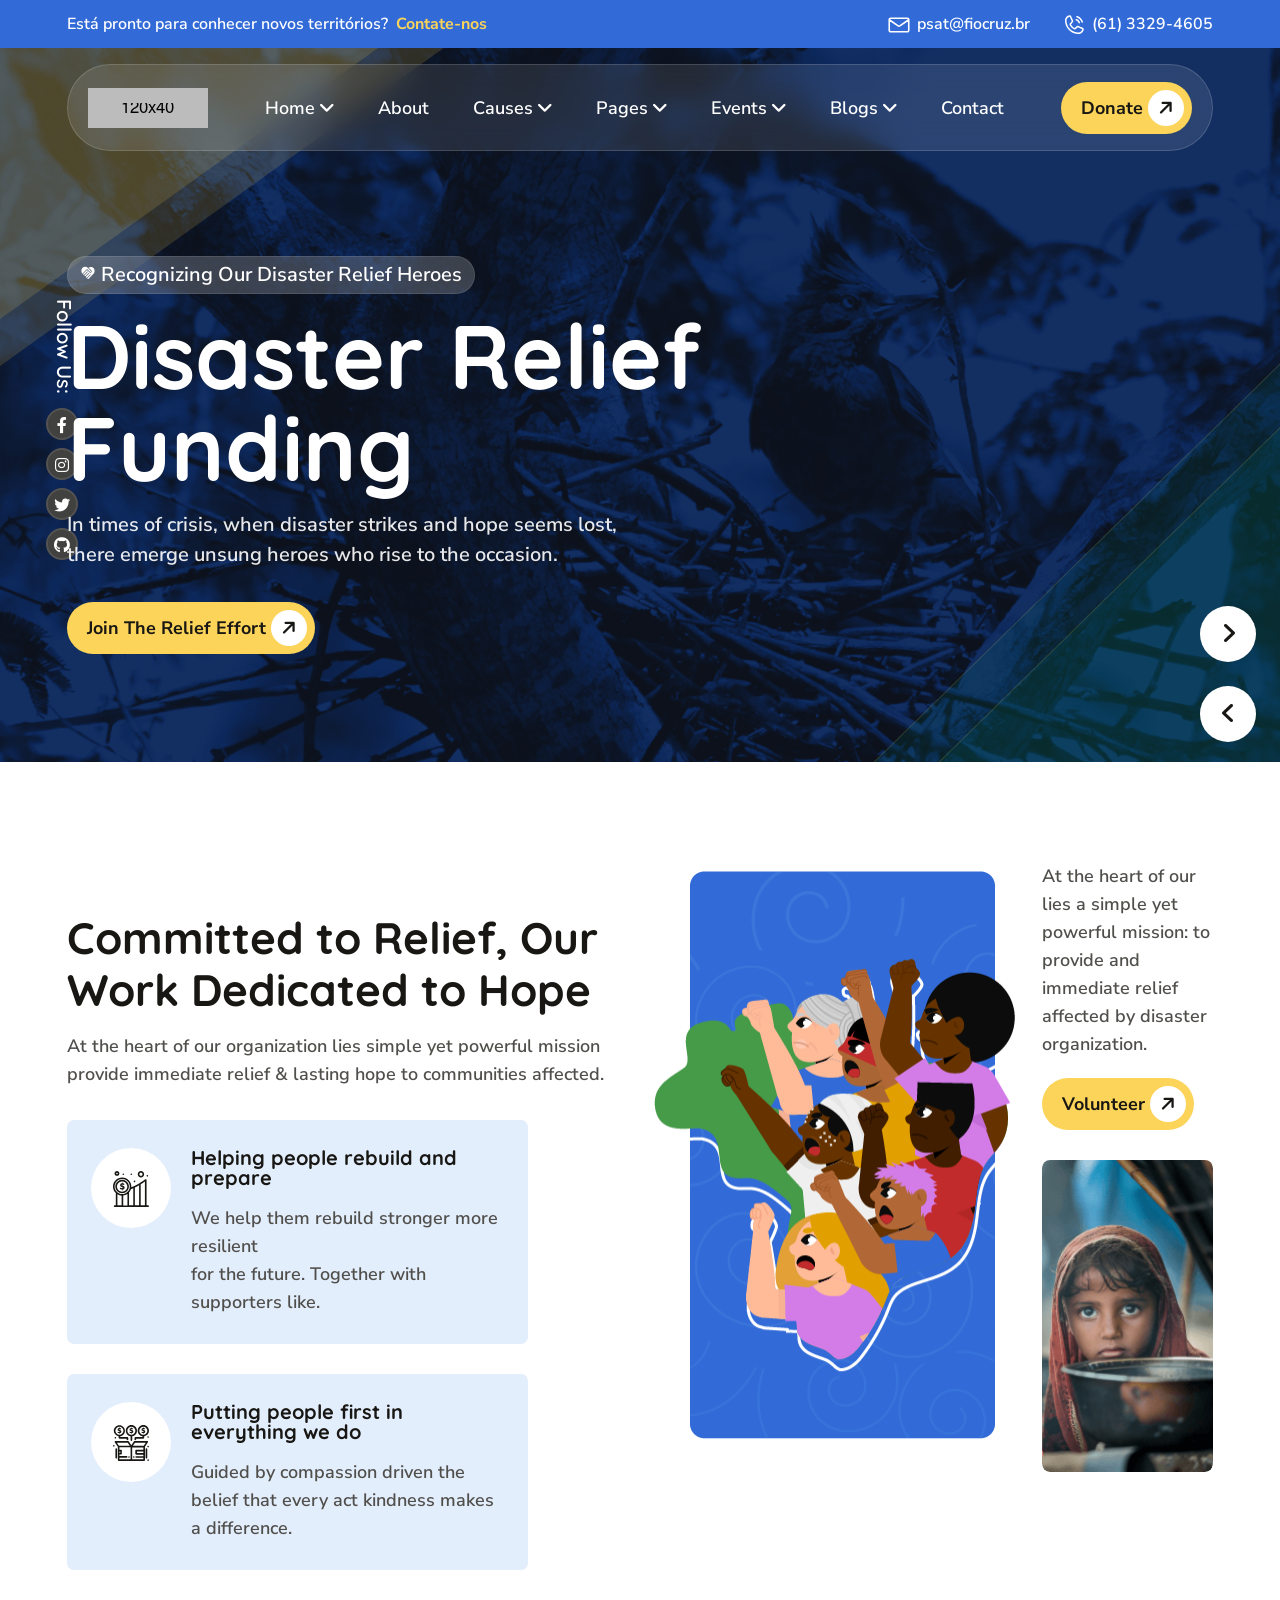
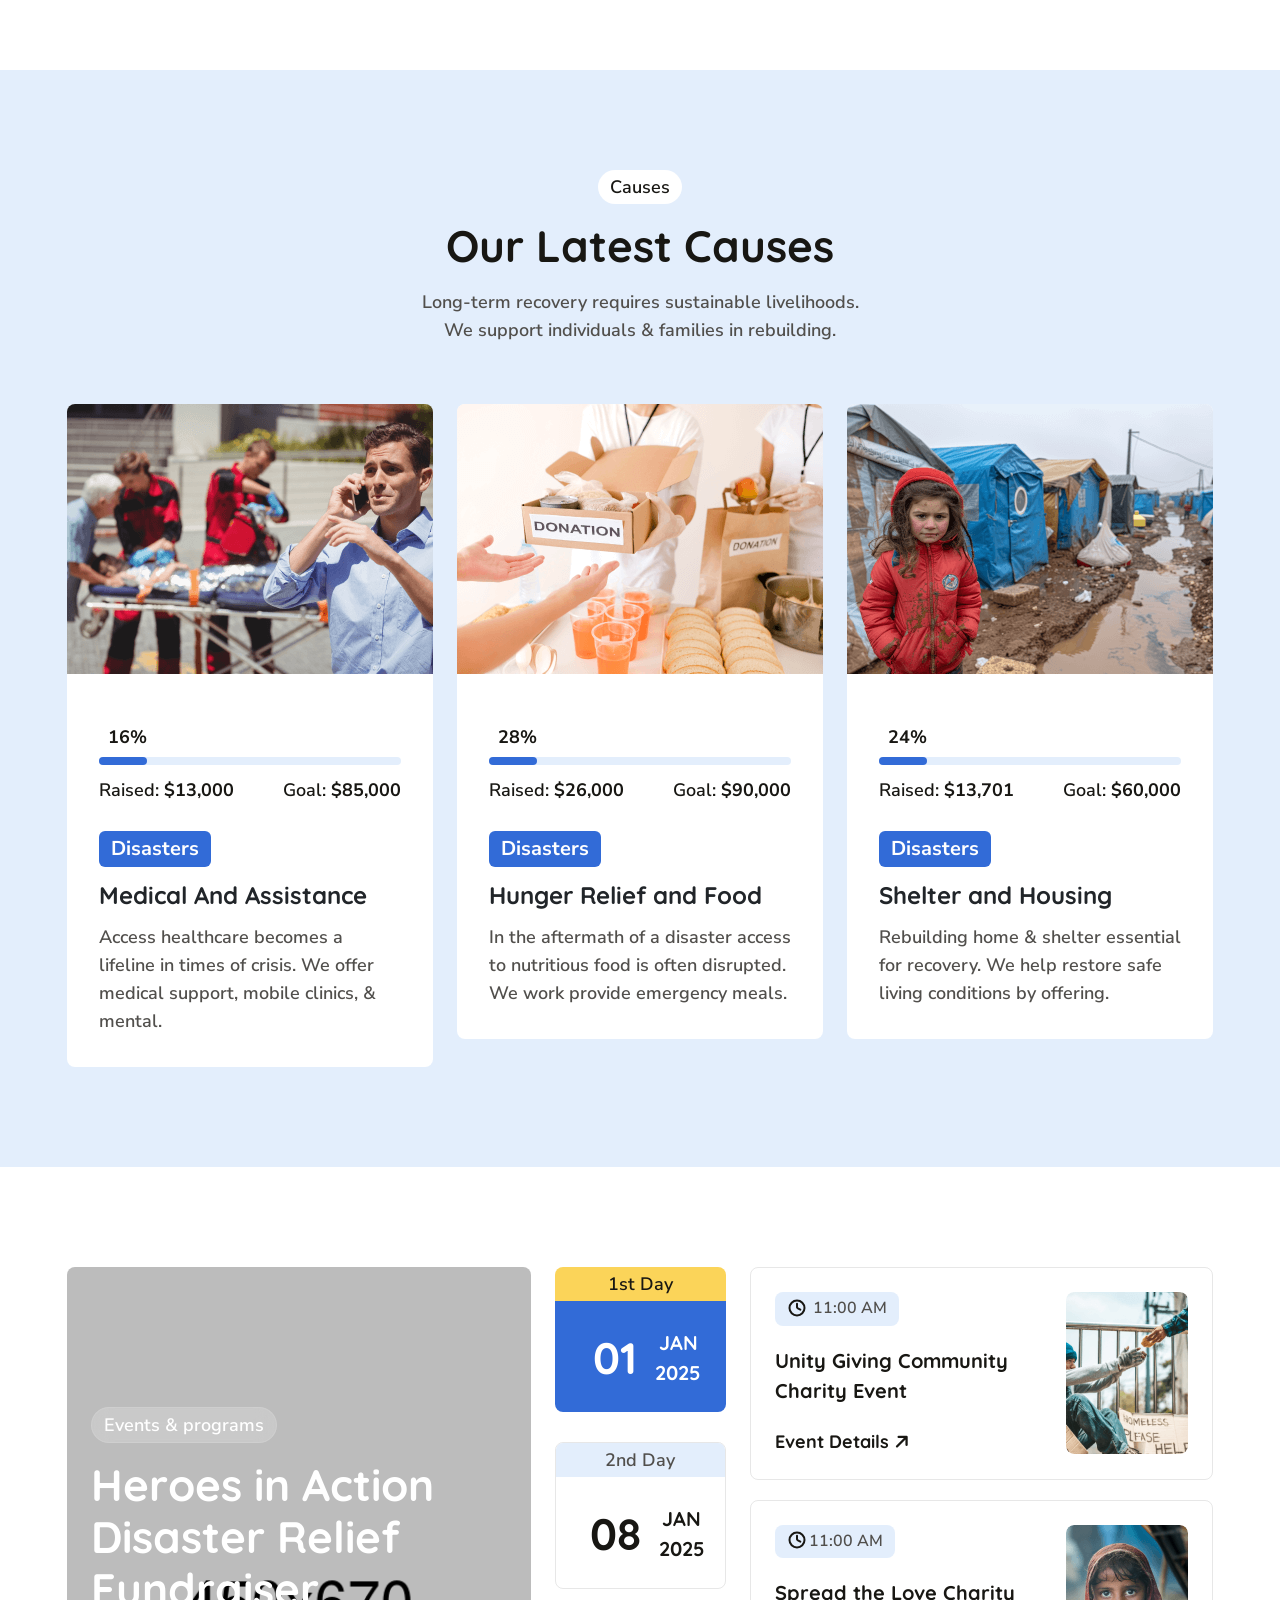
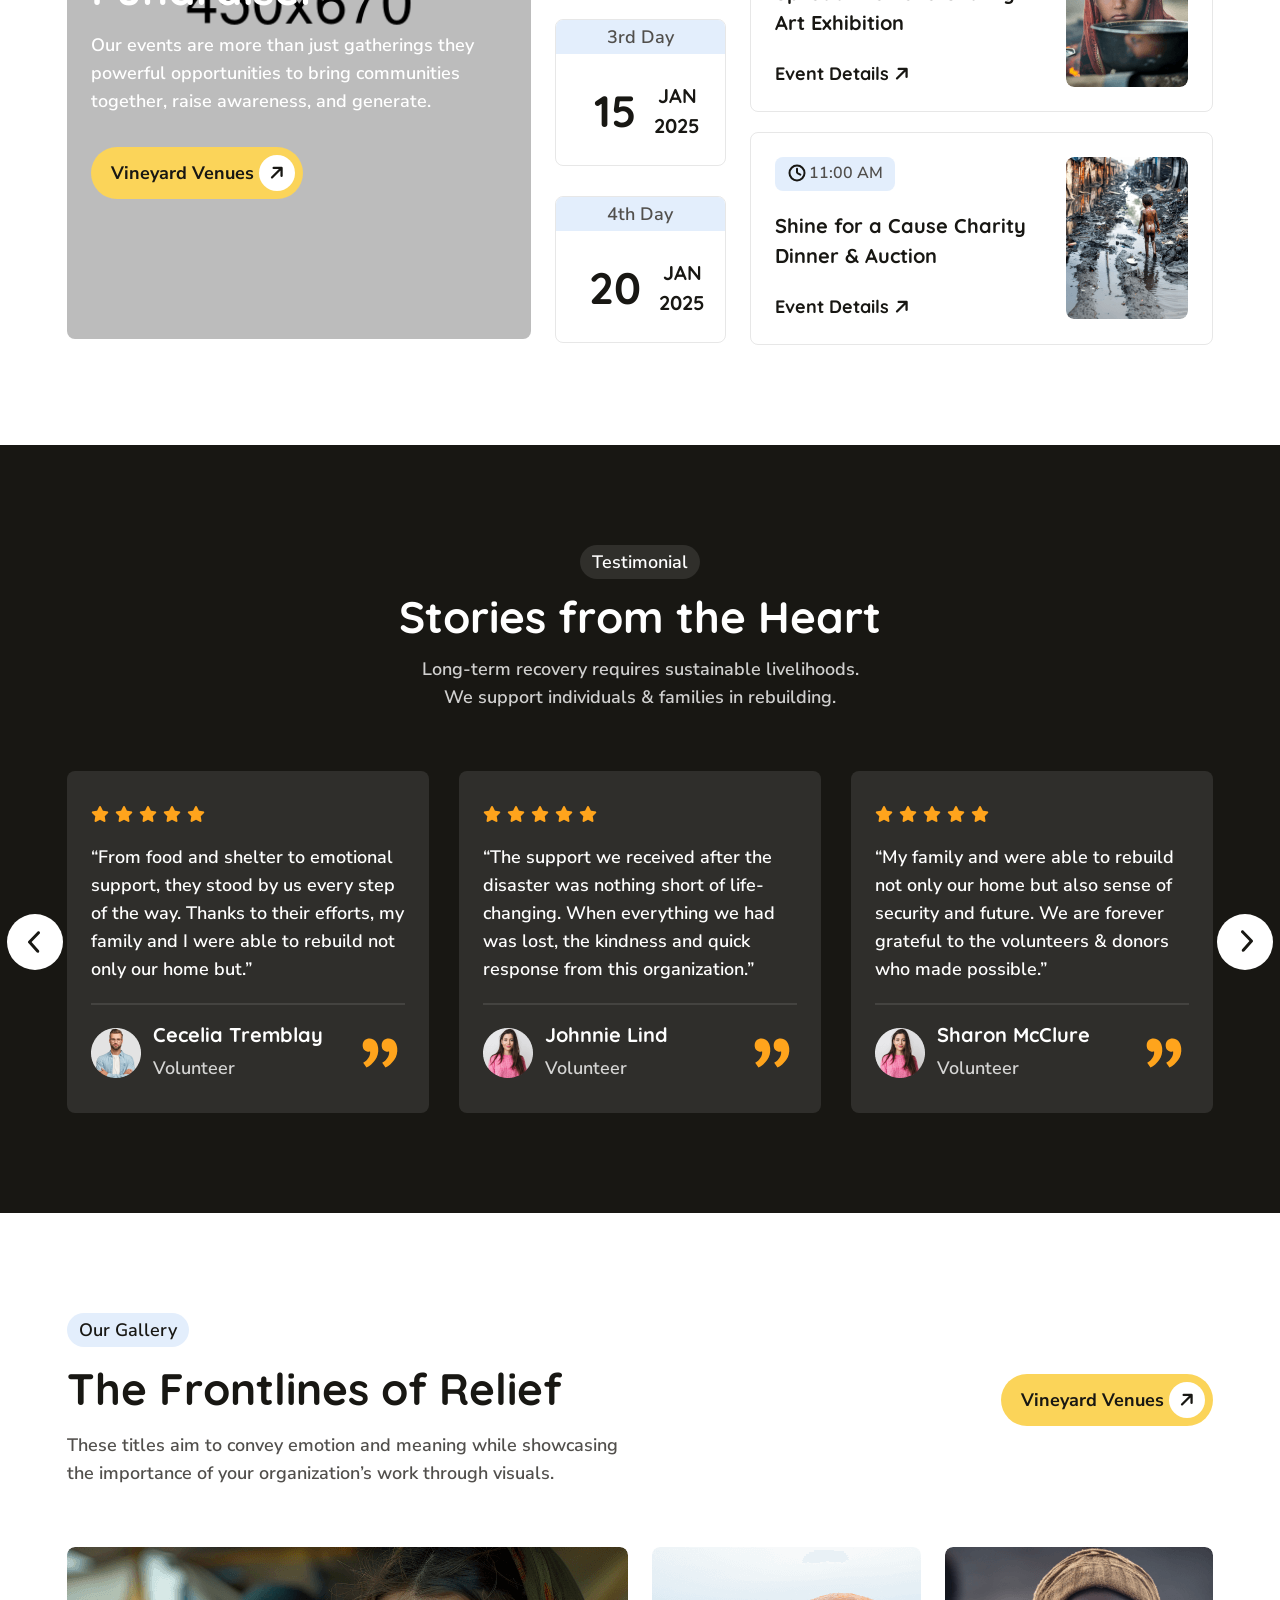
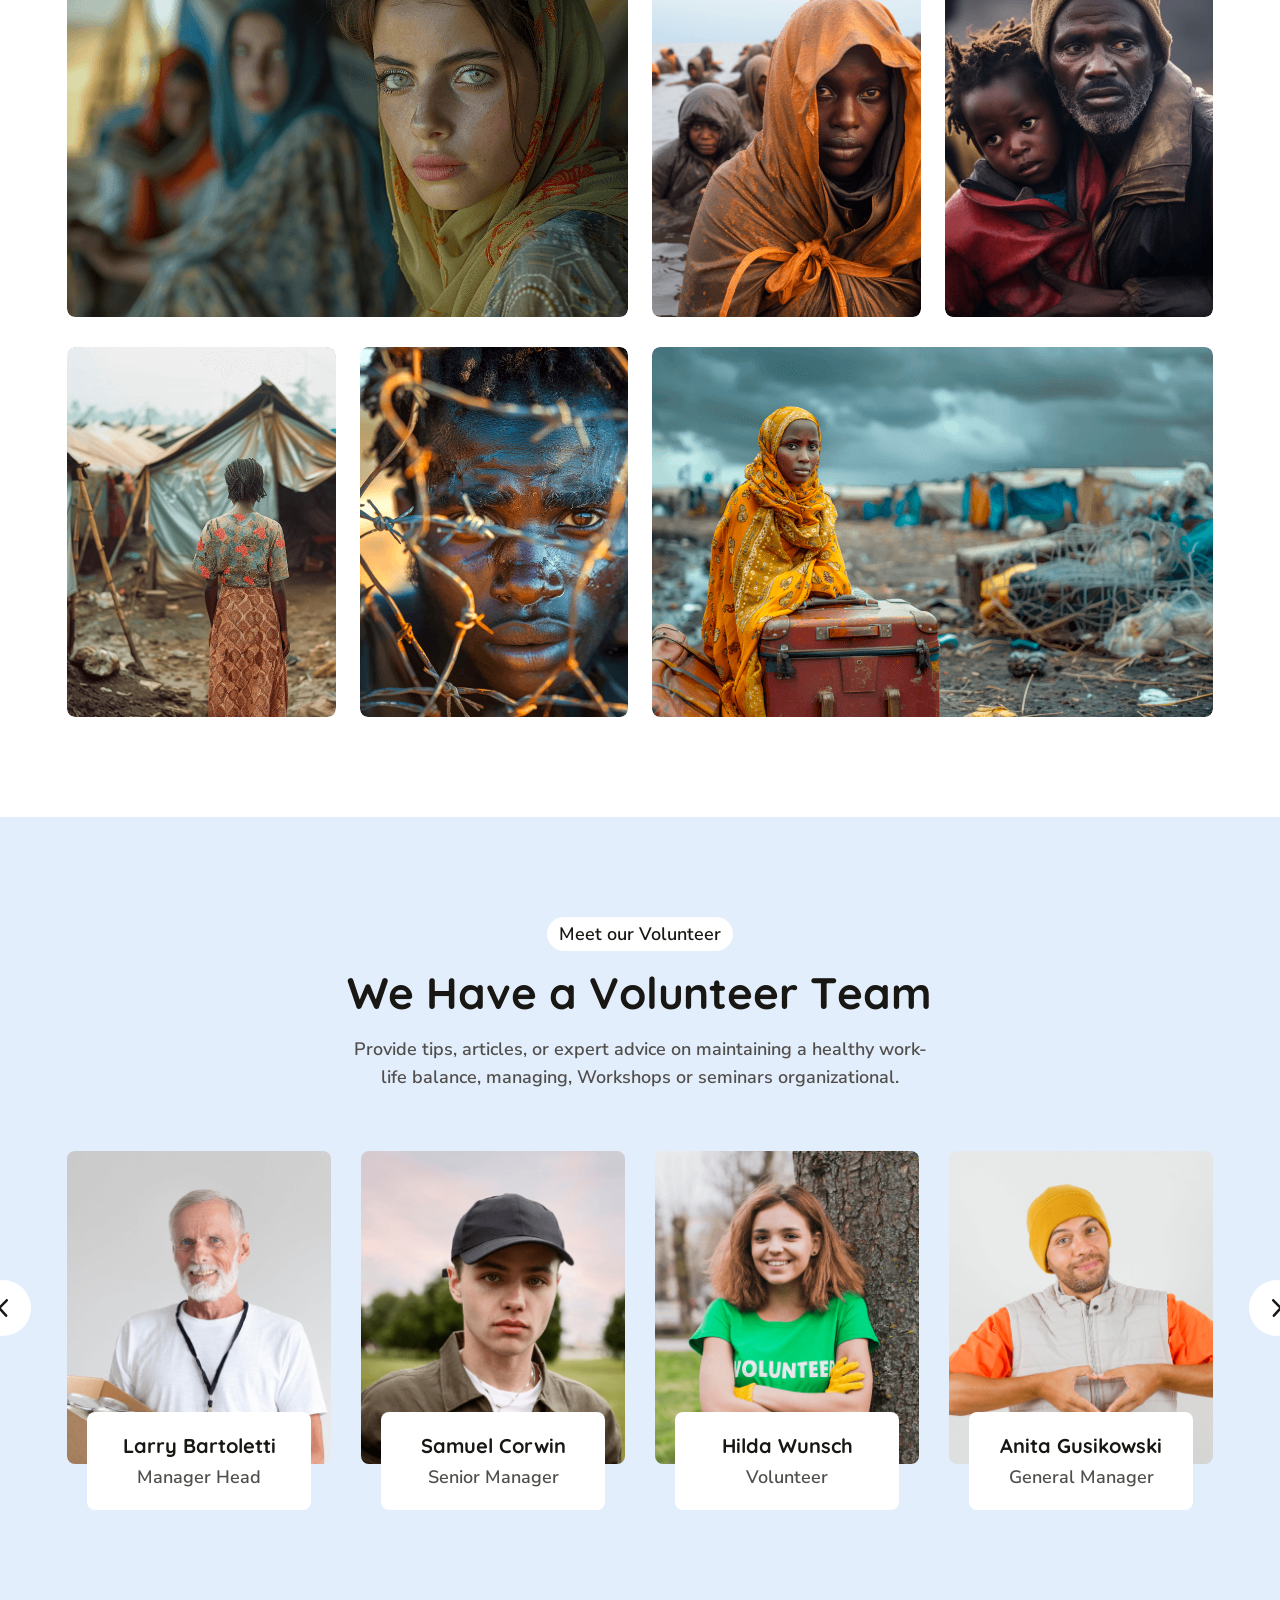
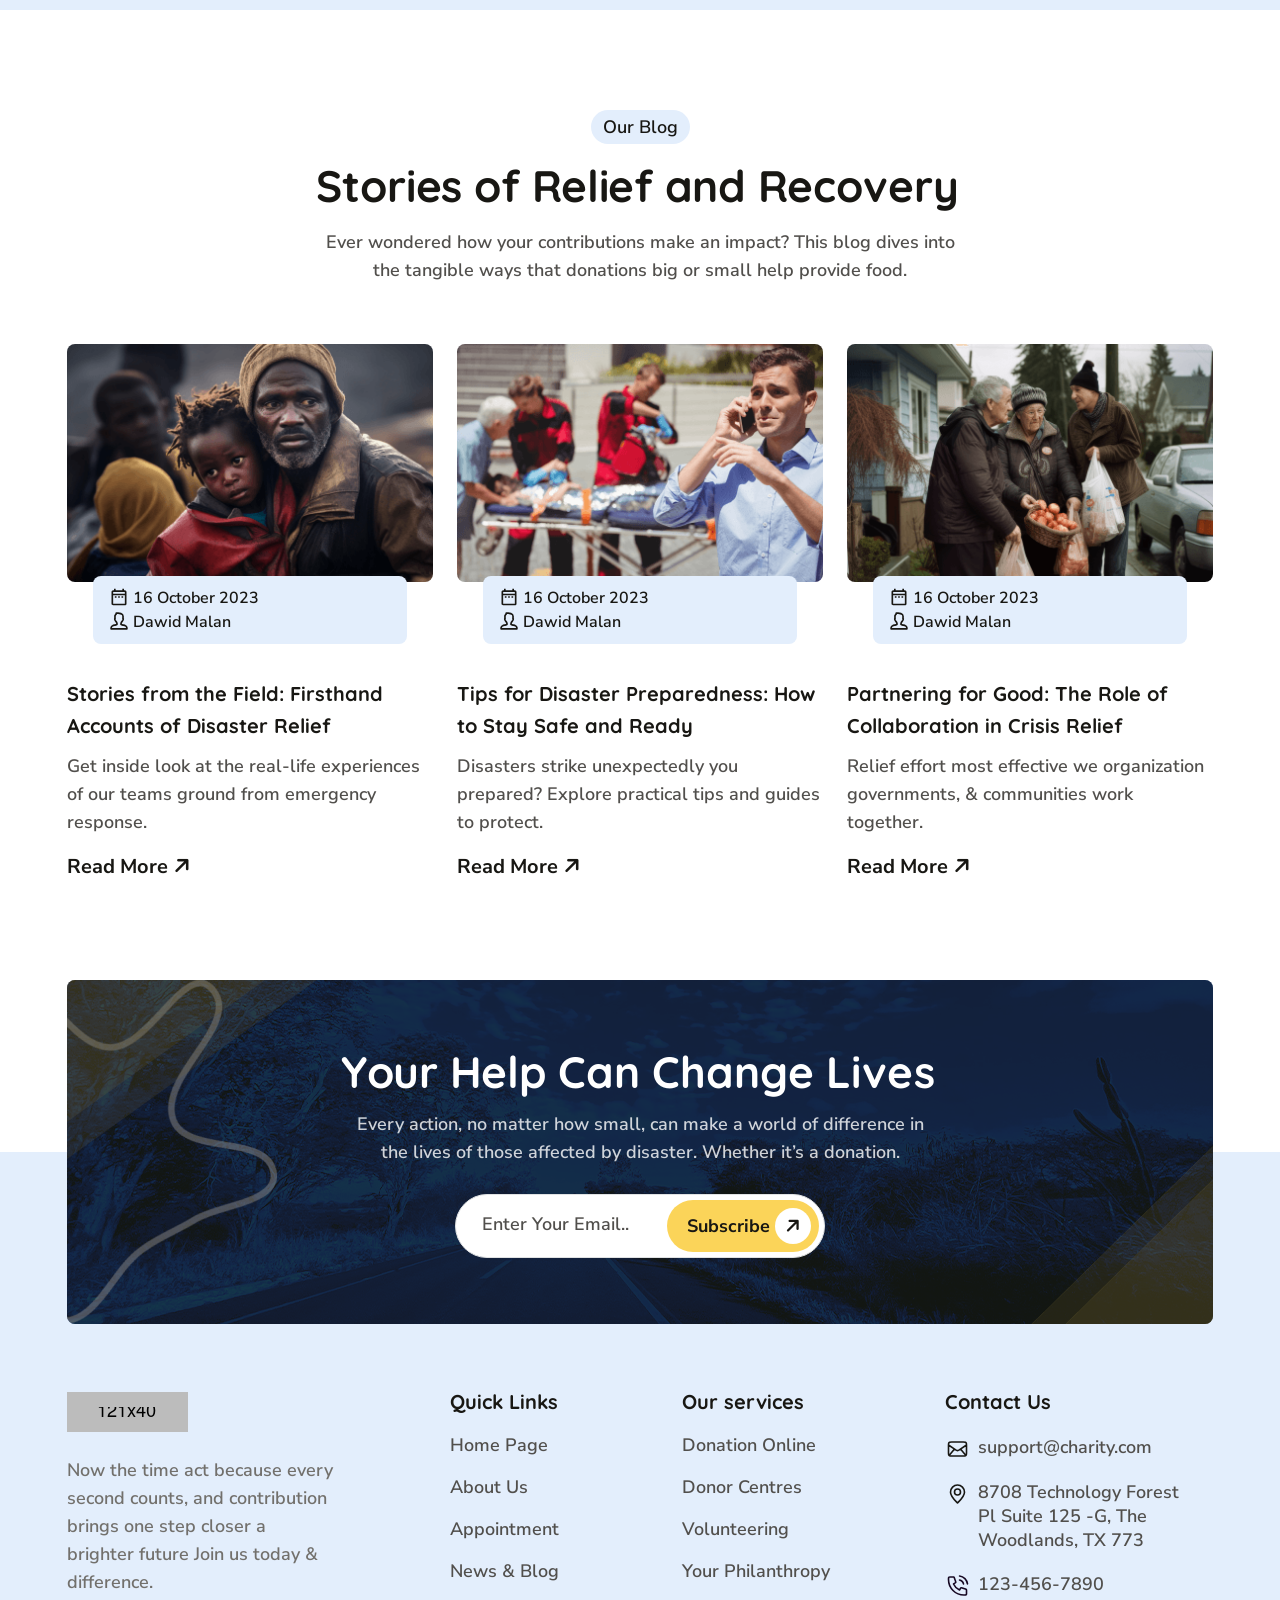
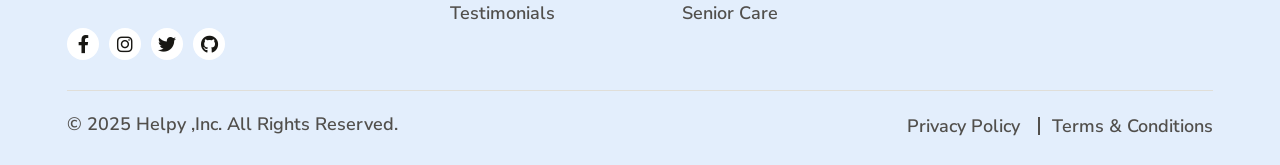
==== commit c0cdf4b8: "onset of the change blá blá blá" ====
--- a/index-disaster.html
+++ b/index-disaster.html
@@ -3,7 +3,7 @@
 <head>
      <meta charset="UTF-8">
      <meta name="viewport" content="width=device-width, initial-scale=1.0">
-     <title>Helpy-Charity and Fundraising Template</title>
+     <title>Territórios de Cuidado - Saúde, Sustentabilidade e Saberes Locais em Ação</title>
 
      <!--=====FAB ICON=======-->
     <link rel="shortcut icon" href="assets/img/logo/fav-logo1.png" type="image/x-icon">
@@ -41,8 +41,8 @@
       <div class="row align-items-center">
         <div class="col-lg-6">
           <div class="vl-header-top-content">
-            <p>Are you ready to free case evaluation today? </p>
-            <a href="#" class="top-contact">Contact Us</a>
+            <p>Está pronto para conhecer novos territórios? </p>
+            <a href="#" class="top-contact">Contate-nos</a>
           </div>
         </div>
         <div class="col-lg-6">
@@ -52,7 +52,7 @@
                 <span><img src="assets/img/icons/vl-top-ic-1.1.svg" alt=""></span>
               </div>
               <div class="top-content">
-                <a href="mailto:info@disasterelief.com">info@disasterelief.com</a>
+                <a href="mailto:info@disasterelief.com">psat@fiocruz.br</a>
               </div>
             </div>
   
@@ -61,7 +61,7 @@
                 <span><img src="assets/img/icons/vl-top-ic-1.2.svg" alt=""></span>
               </div>
               <div class="top-content">
-                <a href="tel:5551234567">(555) 123-4567</a>
+                <a href="tel:5551234567">(61) 3329-4605</a>
               </div>
             </div>
           </div>
--- a/assets/css/plugins/mobile.css
+++ b/assets/css/plugins/mobile.css
@@ -141,7 +141,7 @@
     position: fixed;
     height: 100%;
     width: 100%;
-    background:#F6F6EC;
+    background:#e3eefc;
     z-index: 99;
     padding: 40px 30px;
     left: -100%;
--- a/assets/css/main.css
+++ b/assets/css/main.css
@@ -460,7 +460,7 @@
   --ztc-text-text-3: #181713;
   --ztc-text-text-4: #FBD459;
   --ztc-text-text-5: #72706C;
-  --ztc-text-text-6: #01715D;
+  --ztc-text-text-6: #326bd7;
   --ztc-text-text-7: #FFA41C;
   --ztc-text-text-8: #170822;
   --ztc-text-text-9: #514E53;
@@ -468,12 +468,12 @@
   --ztc-text-text-11: #0E082B;
   --ztc-text-text-12: #0085FF;
   --ztc-text-text-13: #46475F;
-  --ztc-text-text-14: #FF5F27;
+  --ztc-text-text-14: #326bd7;
   --ztc-text-text-15: #00263A;
   --ztc-text-text-16: #504F4E;
   --ztc-text-text-17: #F5F3F4;
   --ztc-text-text-18: #3F3F3F;
-  --ztc-text-text-19: #FF5528;
+  --ztc-text-text-19: #326bd7;
   --ztc-text-text-20: #122F2A;
   --ztc-text-text-21: #636363;
   --ztc-text-text-22: #F1F6F7;
@@ -486,9 +486,9 @@
   --ztc-text-text-29: #D9EBC2;
   --ztc-text-text-30: #51544D;
   --ztc-bg-bg-1: #fff;
-  --ztc-bg-bg-2: #01715D;
+  --ztc-bg-bg-2: #326bd7;
   --ztc-bg-bg-3: #FBD459;
-  --ztc-bg-bg-4: #F6F4EE;
+  --ztc-bg-bg-4: #e3eefc;
   --ztc-bg-bg-5: #FBF7FF;
   --ztc-bg-bg-6: #E7E6EA;
   --ztc-bg-bg-7: #E6F3FF;
@@ -641,7 +641,7 @@
 /*============= FOOTER CSS AREA ===============*/
 /*============= COMMON CSS AREA ===============*/
 .vl-section-title-1 .subtitle {
-  background: var(--ztc-bg-bg-4);
+  background: #e3eefc;
   color: var(--ztc-text-text-3);
   font-size: var(--ztc-font-size-font-s18);
   line-height: var(--ztc-specing-height18);
@@ -1348,7 +1348,7 @@
   -webkit-appearance: none;
   width: 20px;
   height: 20px;
-  border: 2px solid #01715D;
+  border: 2px solid #326bd7;
   border-radius: 50%;
   outline: none;
   cursor: pointer;
@@ -1377,7 +1377,7 @@
 }
 
 input[type=radio]:checked::before {
-  background-color: #01715D;
+  background-color: #326bd7;
 }
 
 input[type=radio]:focus {
@@ -1765,7 +1765,7 @@
 }
 
 .vl-brand5 {
-  background: var(--ztc-bg-bg-4);
+  background: #e3eefc;
   padding-top: 74px;
   padding-bottom: 74px;
 }
@@ -2656,7 +2656,7 @@
   border-radius: 6px;
   margin-top: 6px;
   margin-bottom: 16px;
-  background: #F6F4EE;
+  background: #e3eefc;
 }
 .skill-progress .skill-box .skill-bar .skill-per {
   position: relative;
@@ -3129,7 +3129,7 @@
 }
 
 .event-tabs .subheading {
-  background: var(--ztc-bg-bg-4);
+  background: #e3eefc;
   color: var(--ztc-text-text-2);
   padding: 8px;
   font-size: var(--ztc-font-size-font-s18);
@@ -3318,7 +3318,7 @@
   top: 120px;
 }
 .vl-sidebar-area .vl-widget-area .vl-search-widget {
-  background: var(--ztc-bg-bg-4);
+  background: #e3eefc;
   border-radius: 8px;
   padding: 24px 20px;
 }
@@ -3375,7 +3375,7 @@
   transition: 0.3s;
 }
 .vl-sidebar-area .vl-widget-area .vl-search-widget .vl-single-service span {
-  background: var(--ztc-bg-bg-4);
+  background: #e3eefc;
   height: 32px;
   width: 32px;
   border-radius: 50px;
@@ -3405,7 +3405,7 @@
   transition: 0.3s;
 }
 .vl-sidebar-area .vl-phone-widget {
-  background: var(--ztc-bg-bg-4);
+  background: #e3eefc;
   border-radius: 8px;
   padding: 24px 20px;
 }
@@ -3439,7 +3439,7 @@
   margin-right: 4px;
 }
 .vl-sidebar-area .vl-social-widget {
-  background: var(--ztc-bg-bg-4);
+  background: #e3eefc;
   padding: 24px 20px;
   border-radius: 8px;
 }
@@ -5227,7 +5227,7 @@
 }
 
 .vl-blog-metabox1 {
-  background: #F6F4EE;
+  background: #e3eefc;
   border-radius: 8px;
   margin-left: 26px;
   margin-right: 26px;
@@ -6926,7 +6926,7 @@
   animation-duration: 1s;
   -webkit-animation-fill-mode: forwards;
   animation-fill-mode: forwards;
-  background: var(--ztc-text-text-1);
+  background: #326bd7;
   transition: all 0.4s;
 }
 
@@ -7585,11 +7585,11 @@
   animation-duration: 1s;
   -webkit-animation-fill-mode: forwards;
   animation-fill-mode: forwards;
-  background: var(--ztc-text-text-3);
+  background: #326bd7;
   transition: all 0.4s;
 }
 .header-area.homepage1.sticky.header-area2 {
-  background: var(--ztc-text-text-10);
+  background: #326bd7;
   top: 0;
 }
 
@@ -8769,7 +8769,7 @@
   font-weight: 700;
   padding: 12px 24px;
   color: var(--ztc-text-text-3);
-  background: #F6F4EE;
+  background: #e3eefc;
 }
 @media (max-width: 767px) {
   .vl-tab-item .nav-link {
@@ -11077,7 +11077,7 @@
 }
 
 .vl-testimonial4.vl-testimonial-inner .smarrow.abarow.arrow-lft.slick-arrow {
-  background: #F6F4EE !important;
+  background: #e3eefc !important;
 }
 
 .vl-testimonial4 {
@@ -11309,13 +11309,13 @@
   background: green;
 }
 .vl-testimonial4 span.smarrow.smarrow2.abarow.arrow-lft.slick-arrow {
-  background: #F6F4EE !important;
+  background: #e3eefc !important;
 }
 .vl-testimonial4 span.smarrow.smarrow2.abarow.arrow-lft.slick-arrow:hover {
   background: #FBD459 !important;
 }
 .vl-testimonial4 span.smarrow.smarrow2.abarow.arrow-right.slick-arrow {
-  background: #F6F4EE !important;
+  background: #e3eefc !important;
 }
 .vl-testimonial4 span.smarrow.smarrow2.abarow.arrow-right.slick-arrow:hover {
   background: #FBD459 !important;
@@ -11450,7 +11450,7 @@
 }
 
 .vl-testimonial4.vl-testimonial-inner .smarrow.slick-arrow {
-  background: #F6F4EE !important;
+  background: #e3eefc !important;
 }
 
 .vl-testimonial-content-wrap-6 .vl-section-title-6 .vl-title {
@@ -13872,13 +13872,13 @@
   }
 }
 .vl-about-vission-bg .vl-vission-tab2 .nav-pills .nav-link.active, .vl-about-vission-bg .vl-vission-tab2 .nav-pills .show > .nav-link {
-  color: #01715D;
+  color: #326bd7;
   background-color: inherit;
   font-size: var(--ztc-font-size-font-s20);
   line-height: var(--ztc-specing-height20);
   font-family: var(--ztc-family-font2);
   font-weight: var(--ztc-weight-bold);
-  border-top: 2px solid #01715D;
+  border-top: 2px solid #326bd7;
   border-radius: inherit;
   padding-top: 20px;
   margin-top: -22px;
@@ -15932,7 +15932,7 @@
   margin: 0 5px;
 }
 .theme-pagination ul li a {
-  background: #F6F4EE;
+  background: #e3eefc;
   height: 50px;
   width: 50px;
   display: block;
